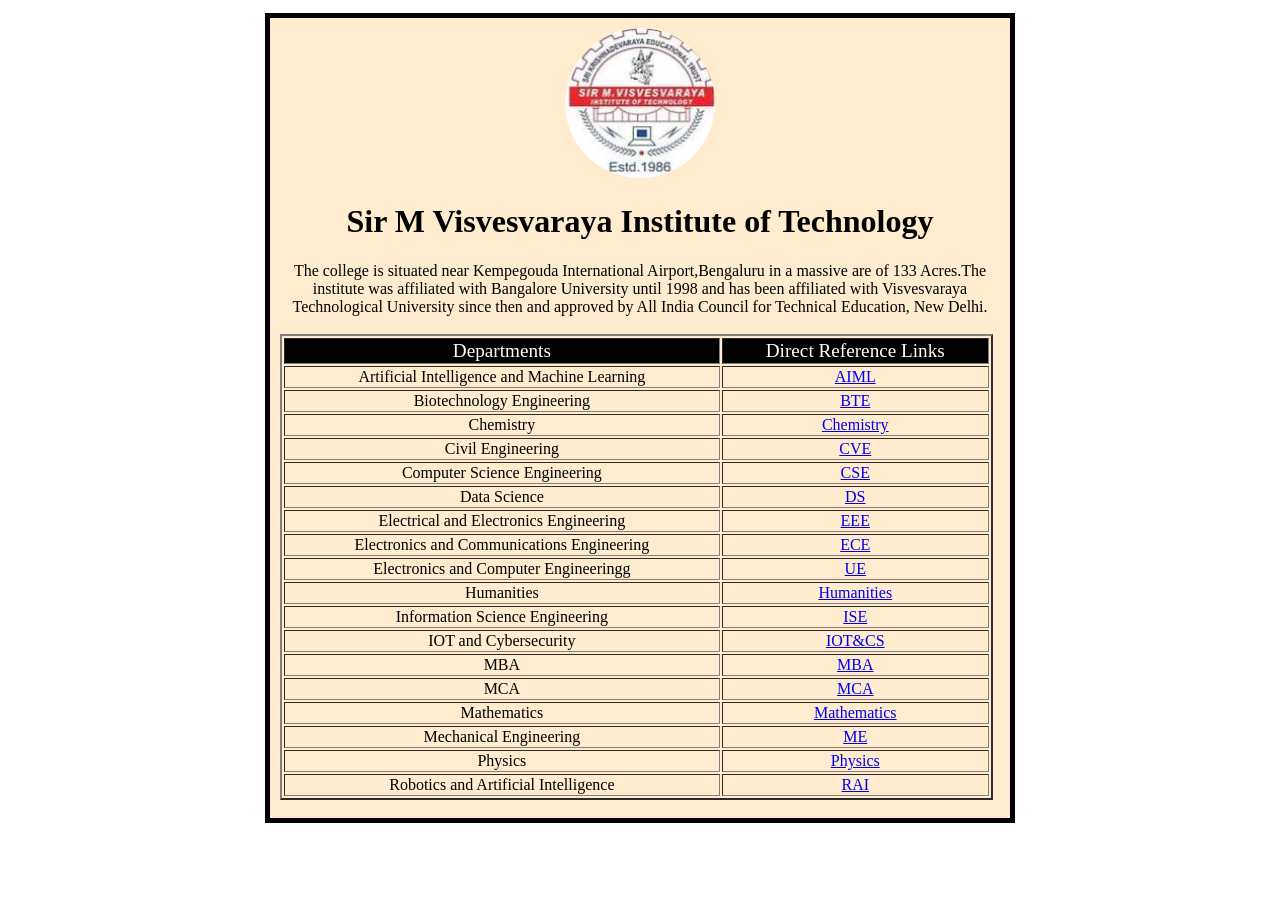
==== index.html @ eebc2e7f "Add files via upload" ====
<!DOCTYPE html>
<html lang="en">
<head>
    <meta charset="UTF-8">
    <meta name="viewport" content="width=device-width, initial-scale=1.0">
    <title>Document</title>
    <link rel="stylesheet" href="assign.css">
</head>
<body>
    <div class="card">
        <img src="[data-uri]" alt="logo">
        <h1>Sir M Visvesvaraya Institute of Technology</h1>
        <div>The college is situated near Kempegouda International Airport,Bengaluru in a massive are of 133 Acres.The institute was affiliated with Bangalore University until 1998 and has been affiliated with Visvesvaraya Technological University since then and approved by All India Council for Technical Education, New Delhi.</div><br>
        <table border="2">
        <tr>
            <th>Departments</th>
            <th>Direct Reference Links</th>
        </tr>
        <tr>
            <td>Artificial Intelligence and Machine Learning</td>
            <td><a href="https://www.sirmvit.edu/artificial-intelligence-and-machine-learning">AIML</a><br></td>
        </tr>
        <tr>
            <td>Biotechnology Engineering</td>
            <td><a href="https://www.sirmvit.edu/biotechnology">BTE</a><br></td>
        </tr>
        <tr>
            <td>Chemistry</td>
            <td><a href="https://www.sirmvit.edu/department-of-chemistry/">Chemistry</a></td>
        </tr>
        <tr>
            <td>Civil Engineering</td>
            <td><a href="https://www.sirmvit.edu/department-of-civil-engineering">CVE</a></td>
        </tr>
        <tr>
            <td>Computer Science Engineering</td>
            <td> <a href="https://www.sirmvit.edu/department-of-computer-science-engineering">CSE</a></td>
        </tr>
        <tr>
            <td>Data Science</td>
            <td><a href="https://www.sirmvit.edu/computer-science-engineering-data-science/">DS</a></td>
        </tr>
        <tr>
            <td>Electrical and Electronics Engineering</td>
            <td><a href="https://www.sirmvit.edu/department-of-electrical-electronics-engineering">EEE</a></td>
        </tr>
        <tr>
            <td>Electronics and Communications Engineering</td>
            <td><a href="https://www.sirmvit.edu/department-of-electronics-communication">ECE</a></td>
        </tr>
        <tr>
            <td>Electronics and Computer Engineeringg</td>
            <td><a href="https://www.sirmvit.edu/electronics-and-computer-engineering">UE</a></td>
        </tr>
        <tr>
            <td>Humanities</td>
            <td><a href="https://www.sirmvit.edu/department-of-humanities/">Humanities</a></a></td>
        </tr>
        <tr>
            <td>Information Science Engineering</td>
            <td><a href="https://www.sirmvit.edu/department-of-information-science-engineering/">ISE</a></a></td>
        </tr>
        <tr>
            <td>IOT and Cybersecurity</td>
            <td> <a href="https://www.sirmvit.edu/cse-iot-cybersecurity-including-blockchain-technology">IOT&CS</a></td>
        </tr>
        <tr>
            <td>MBA</td>
            <td><a href="https://www.sirmvit.edu/department-of-mba/">MBA</a></td>
        </tr>
        <tr>
            <td>MCA</td>
            <td><a href="https://www.sirmvit.edu/department-of-mca/">MCA</a></td>
        </tr>
        <tr>
            <td>Mathematics</td>
            <td><a href="https://www.sirmvit.edu/department-of-mathematics/">Mathematics</a></td>
        </tr>
        <tr>
            <td>Mechanical Engineering</td>
            <td><a href="https://www.sirmvit.edu/mechanical-engineering-new/">ME</a></td>
        </tr>
        <tr>
            <td>Physics</td>
            <td><a href="https://www.sirmvit.edu/department-of-physics/">Physics</a></td>
        </tr>
        <tr>
            <td>Robotics and Artificial Intelligence</td>
            <td> <a href="https://www.sirmvit.edu/robotics-and-artificial-intelligence/">RAI</a></td>
        </tr>

 
    </table>

    </div>
    
</body>
</html>
---- assign.css ----
.card{
    height: 780px;
    width: 720px;
    padding:10px;
    border:5px solid black;
    background-color: blanchedalmond;
    margin:5px;
    text-align: center;
    
}
img{
    border-radius:50%;
    height:150px;
    width: 150px;
    background-size: cover;

}
body{
   display:flex;
   justify-content: center;
   align-items: center;
   font-weight: 500;
}
table{
    text-align: center;
    align-items: center;
    justify-content: center;
    width:99%;
    
}
th{
    background-color: black;
    color: white;
    font-weight: 500;
    font-size: larger;
}
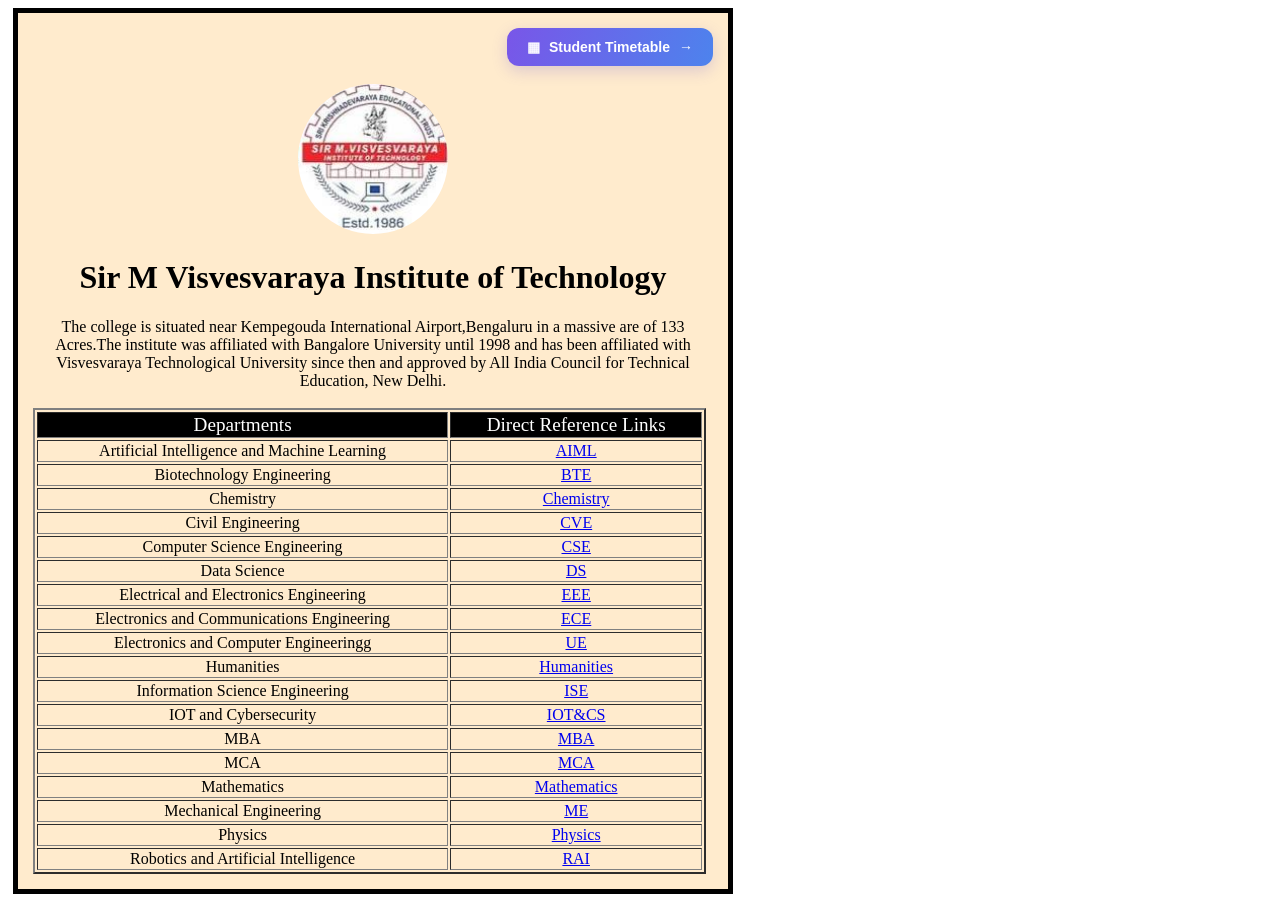
==== commit 4375212f: "Add student timetable feature" ====
--- a/index.html
+++ b/index.html
@@ -8,11 +8,15 @@
 </head>
 <body>
     <div class="card">
+        <a href="timetable.html" class="timetable-button">
+    <span>▦</span> Student Timetable <span>→</span>
+</a>
         <img src="[data-uri]" alt="logo">
         <h1>Sir M Visvesvaraya Institute of Technology</h1>
         <div>The college is situated near Kempegouda International Airport,Bengaluru in a massive are of 133 Acres.The institute was affiliated with Bangalore University until 1998 and has been affiliated with Visvesvaraya Technological University since then and approved by All India Council for Technical Education, New Delhi.</div><br>
         <table border="2">
         <tr>
+        
             <th>Departments</th>
             <th>Direct Reference Links</th>
         </tr>
--- a/assign.css
+++ b/assign.css
@@ -1,11 +1,14 @@
-.card{
-    height: 780px;
+
+.card {
+    box-sizing: border-box;
+    min-height: 780px;
     width: 720px;
-    padding:10px;
-    border:5px solid black;
+    padding: 15px;
+    border: 5px solid black;
     background-color: blanchedalmond;
-    margin:5px;
+    margin: 5px;
     text-align: center;
+
     
 }
 img{
@@ -16,10 +19,14 @@
 
 }
 body{
-   display:flex;
-   justify-content: center;
-   align-items: center;
-   font-weight: 500;
+  body {
+    display: flex;
+    justify-content: center;
+    align-items: flex-start;
+    font-weight: 500;
+    margin: 0;
+    padding: 20px;
+}
 }
 table{
     text-align: center;
@@ -33,4 +40,30 @@
     color: white;
     font-weight: 500;
     font-size: larger;
+}
+/* Student Timetable Button */
+.timetable-button {
+    display: flex;
+    align-items: center;
+    justify-content: center;
+    gap: 9px;
+    width: fit-content;
+    margin-left: auto;
+    margin-bottom: 18px;
+    padding: 11px 20px;
+    border-radius: 12px;
+    background: linear-gradient(110deg, #7956e8, #4d83ed);
+    color: white;
+    text-decoration: none;
+    font-family: Arial, sans-serif;
+    font-size: 14px;
+    font-weight: bold;
+    box-shadow: 0 5px 15px rgba(100, 80, 210, 0.22);
+    transition: transform 0.2s ease, box-shadow 0.2s ease;
+}
+
+.timetable-button:hover {
+    transform: translateY(-3px);
+    box-shadow: 0 8px 20px rgba(100, 80, 210, 0.3);
+    color: white;
 }
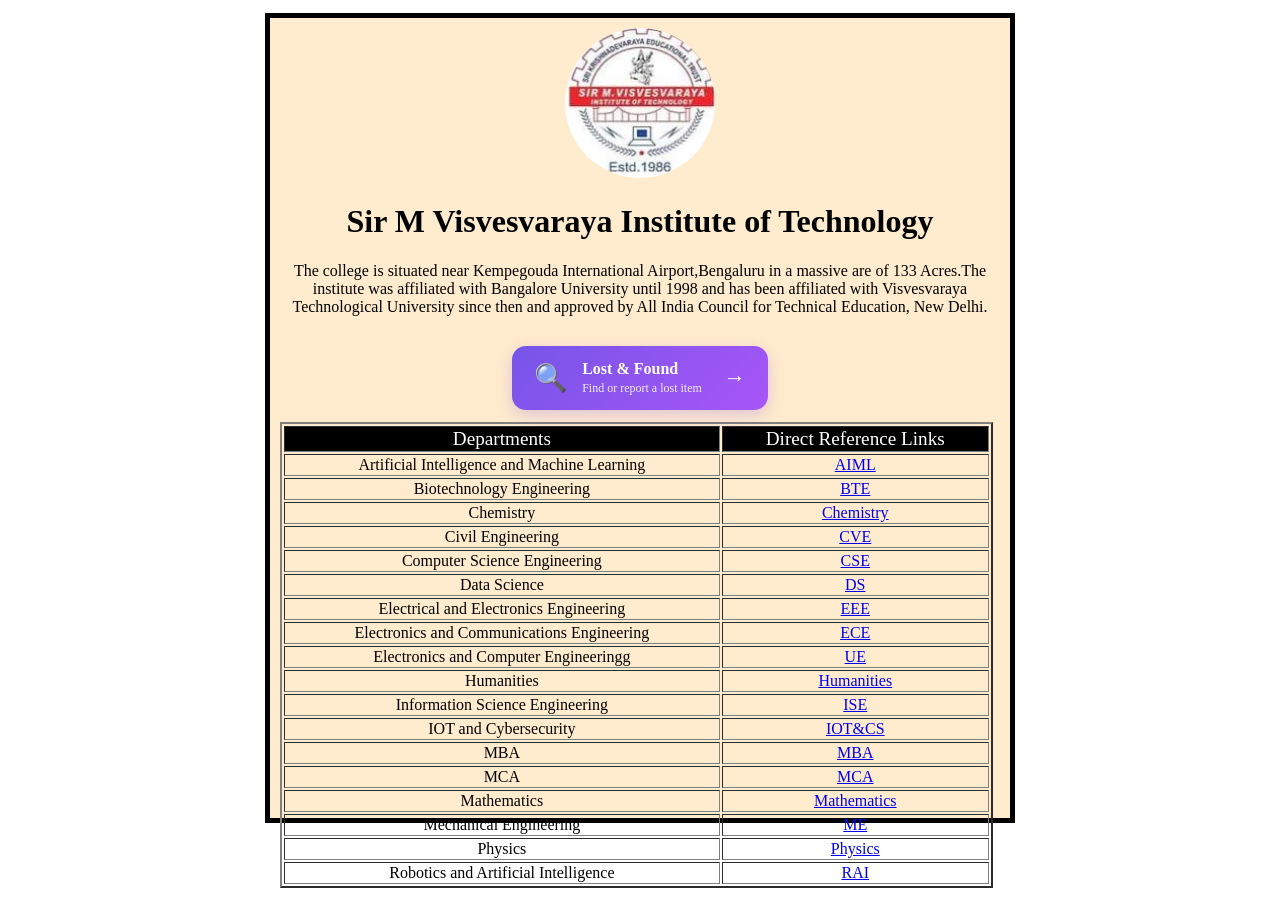
==== commit cf9dbdfc: "LOST AND FOUND PORTAL" ====
--- a/index.html
+++ b/index.html
@@ -8,15 +8,19 @@
 </head>
 <body>
     <div class="card">
-        <a href="timetable.html" class="timetable-button">
-    <span>▦</span> Student Timetable <span>→</span>
-</a>
         <img src="[data-uri]" alt="logo">
         <h1>Sir M Visvesvaraya Institute of Technology</h1>
         <div>The college is situated near Kempegouda International Airport,Bengaluru in a massive are of 133 Acres.The institute was affiliated with Bangalore University until 1998 and has been affiliated with Visvesvaraya Technological University since then and approved by All India Council for Technical Education, New Delhi.</div><br>
         <table border="2">
         <tr>
-        
+            <a href="lost-found.html" class="lost-found-btn">
+    <span class="lost-found-icon">🔍</span>
+    <span class="lost-found-text">
+        <strong>Lost & Found</strong>
+        <small>Find or report a lost item</small>
+    </span>
+    <span class="lost-found-arrow">→</span>
+</a>
             <th>Departments</th>
             <th>Direct Reference Links</th>
         </tr>
--- a/assign.css
+++ b/assign.css
@@ -1,14 +1,11 @@
-
-.card {
-    box-sizing: border-box;
-    min-height: 780px;
+.card{
+    height: 780px;
     width: 720px;
-    padding: 15px;
-    border: 5px solid black;
+    padding:10px;
+    border:5px solid black;
     background-color: blanchedalmond;
-    margin: 5px;
+    margin:5px;
     text-align: center;
-
     
 }
 img{
@@ -19,14 +16,10 @@
 
 }
 body{
-  body {
-    display: flex;
-    justify-content: center;
-    align-items: flex-start;
-    font-weight: 500;
-    margin: 0;
-    padding: 20px;
-}
+   display:flex;
+   justify-content: center;
+   align-items: center;
+   font-weight: 500;
 }
 table{
     text-align: center;
@@ -41,29 +34,46 @@
     font-weight: 500;
     font-size: larger;
 }
-/* Student Timetable Button */
-.timetable-button {
-    display: flex;
+.lost-found-btn {
+    display: inline-flex;
     align-items: center;
-    justify-content: center;
-    gap: 9px;
-    width: fit-content;
-    margin-left: auto;
-    margin-bottom: 18px;
-    padding: 11px 20px;
-    border-radius: 12px;
-    background: linear-gradient(110deg, #7956e8, #4d83ed);
+    gap: 14px;
+    padding: 14px 22px;
+    background: linear-gradient(135deg, #7655e8, #a855f7);
     color: white;
     text-decoration: none;
-    font-family: Arial, sans-serif;
-    font-size: 14px;
-    font-weight: bold;
-    box-shadow: 0 5px 15px rgba(100, 80, 210, 0.22);
-    transition: transform 0.2s ease, box-shadow 0.2s ease;
+    border-radius: 14px;
+    box-shadow: 0 5px 15px rgba(118, 85, 232, 0.25);
+    transition: all 0.3s ease;
+    margin: 12px;
 }
 
-.timetable-button:hover {
-    transform: translateY(-3px);
-    box-shadow: 0 8px 20px rgba(100, 80, 210, 0.3);
-    color: white;
+.lost-found-btn:hover {
+    transform: translateY(-4px);
+    box-shadow: 0 9px 22px rgba(118, 85, 232, 0.35);
+}
+
+.lost-found-icon {
+    font-size: 27px;
+}
+
+.lost-found-text {
+    display: flex;
+    flex-direction: column;
+    text-align: left;
+    gap: 3px;
+}
+
+.lost-found-text strong {
+    font-size: 16px;
+}
+
+.lost-found-text small {
+    font-size: 12px;
+    color: #f1eaff;
+}
+
+.lost-found-arrow {
+    font-size: 22px;
+    margin-left: 8px;
 }
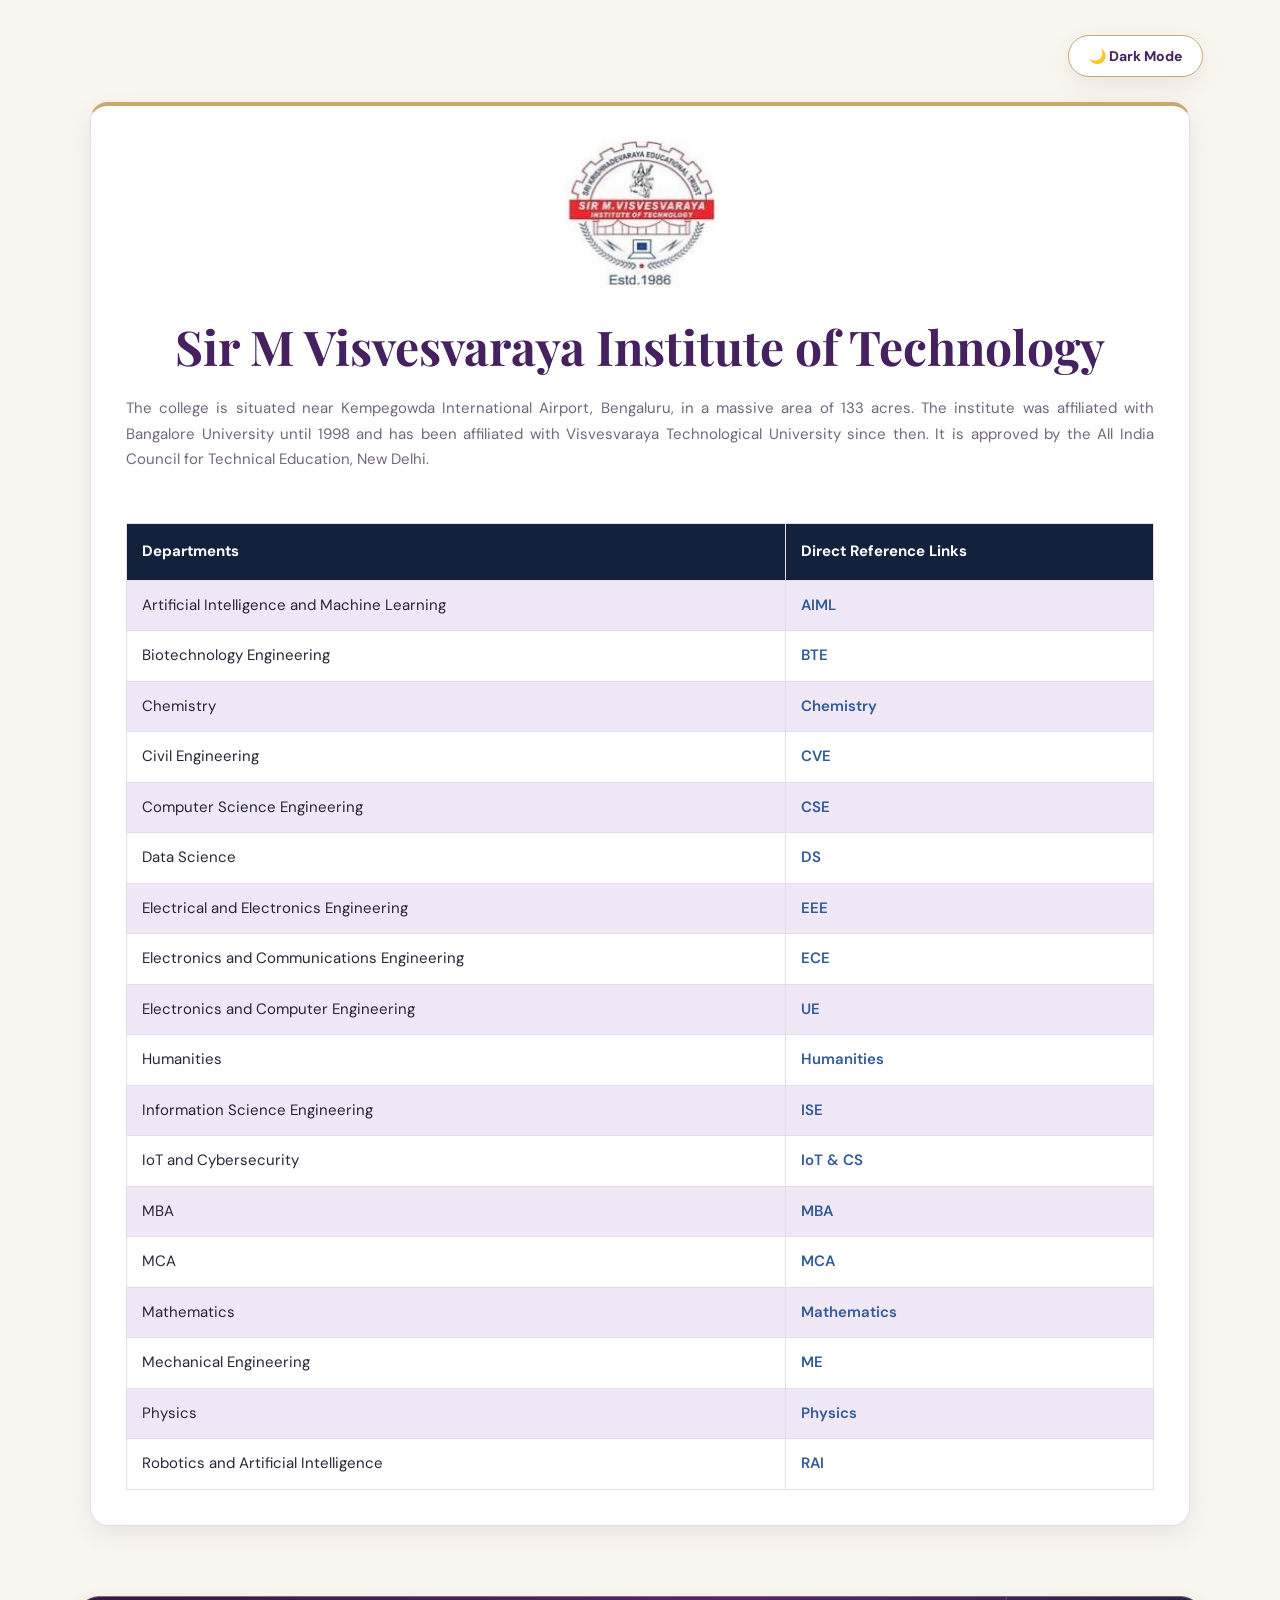
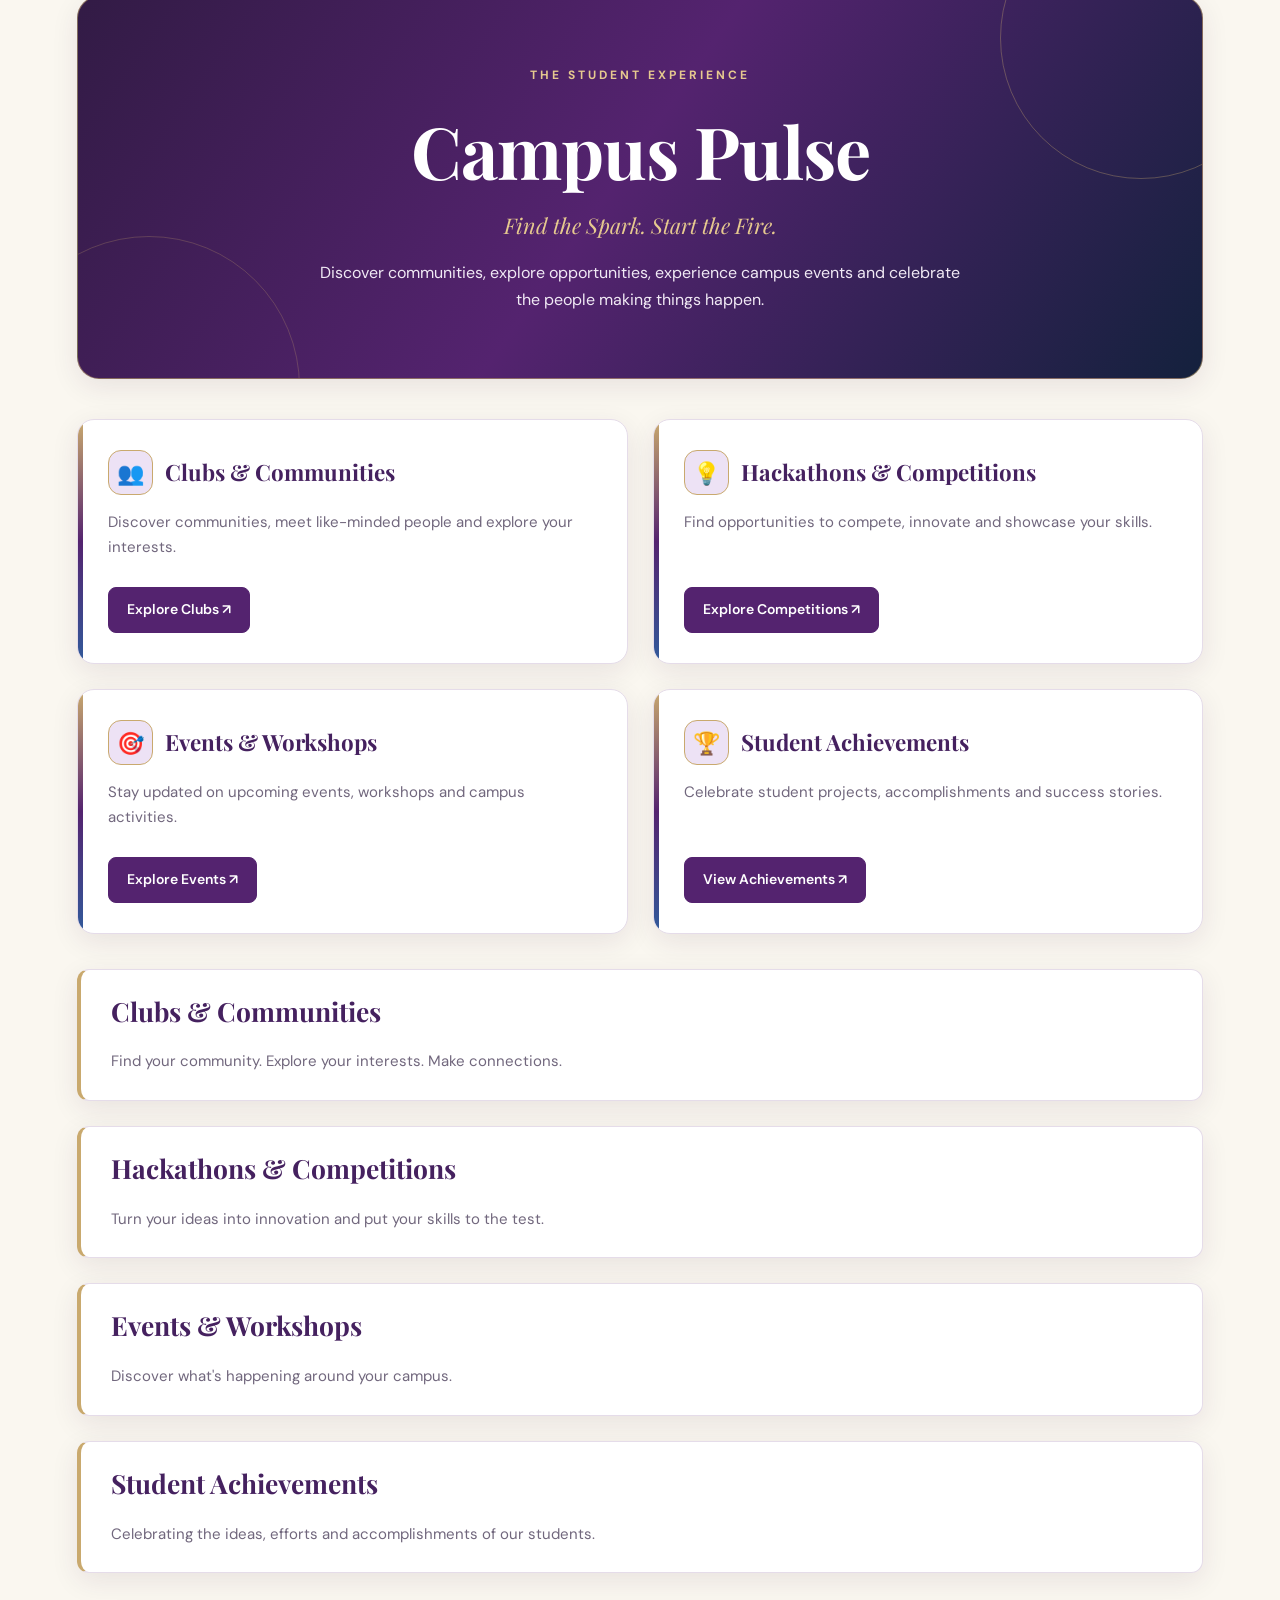
==== commit 0f0d6d4f: "Add Campus Pulse pages and theme updates" ====
--- a/index.html
+++ b/index.html
@@ -3,104 +3,252 @@
 <head>
     <meta charset="UTF-8">
     <meta name="viewport" content="width=device-width, initial-scale=1.0">
-    <title>Document</title>
+    <title>Campus Pulse | Sir MVIT</title>
     <link rel="stylesheet" href="assign.css">
 </head>
+
 <body>
+
+    <button id="theme-toggle" class="theme-toggle">
+        🌙 Dark Mode
+    </button>
+
     <div class="card">
+
+        <!-- KEEP YOUR EXISTING COMPLETE BASE64 IMAGE LINE HERE -->
         <img src="[data-uri]" alt="logo">
+
         <h1>Sir M Visvesvaraya Institute of Technology</h1>
-        <div>The college is situated near Kempegouda International Airport,Bengaluru in a massive are of 133 Acres.The institute was affiliated with Bangalore University until 1998 and has been affiliated with Visvesvaraya Technological University since then and approved by All India Council for Technical Education, New Delhi.</div><br>
+
+        <div>
+            The college is situated near Kempegowda International Airport,
+            Bengaluru, in a massive area of 133 acres. The institute was
+            affiliated with Bangalore University until 1998 and has been
+            affiliated with Visvesvaraya Technological University since then.
+            It is approved by the All India Council for Technical Education,
+            New Delhi.
+        </div>
+
+        <br>
+
         <table border="2">
-        <tr>
-            <a href="lost-found.html" class="lost-found-btn">
-    <span class="lost-found-icon">🔍</span>
-    <span class="lost-found-text">
-        <strong>Lost & Found</strong>
-        <small>Find or report a lost item</small>
-    </span>
-    <span class="lost-found-arrow">→</span>
-</a>
-            <th>Departments</th>
-            <th>Direct Reference Links</th>
-        </tr>
-        <tr>
-            <td>Artificial Intelligence and Machine Learning</td>
-            <td><a href="https://www.sirmvit.edu/artificial-intelligence-and-machine-learning">AIML</a><br></td>
-        </tr>
-        <tr>
-            <td>Biotechnology Engineering</td>
-            <td><a href="https://www.sirmvit.edu/biotechnology">BTE</a><br></td>
-        </tr>
-        <tr>
-            <td>Chemistry</td>
-            <td><a href="https://www.sirmvit.edu/department-of-chemistry/">Chemistry</a></td>
-        </tr>
-        <tr>
-            <td>Civil Engineering</td>
-            <td><a href="https://www.sirmvit.edu/department-of-civil-engineering">CVE</a></td>
-        </tr>
-        <tr>
-            <td>Computer Science Engineering</td>
-            <td> <a href="https://www.sirmvit.edu/department-of-computer-science-engineering">CSE</a></td>
-        </tr>
-        <tr>
-            <td>Data Science</td>
-            <td><a href="https://www.sirmvit.edu/computer-science-engineering-data-science/">DS</a></td>
-        </tr>
-        <tr>
-            <td>Electrical and Electronics Engineering</td>
-            <td><a href="https://www.sirmvit.edu/department-of-electrical-electronics-engineering">EEE</a></td>
-        </tr>
-        <tr>
-            <td>Electronics and Communications Engineering</td>
-            <td><a href="https://www.sirmvit.edu/department-of-electronics-communication">ECE</a></td>
-        </tr>
-        <tr>
-            <td>Electronics and Computer Engineeringg</td>
-            <td><a href="https://www.sirmvit.edu/electronics-and-computer-engineering">UE</a></td>
-        </tr>
-        <tr>
-            <td>Humanities</td>
-            <td><a href="https://www.sirmvit.edu/department-of-humanities/">Humanities</a></a></td>
-        </tr>
-        <tr>
-            <td>Information Science Engineering</td>
-            <td><a href="https://www.sirmvit.edu/department-of-information-science-engineering/">ISE</a></a></td>
-        </tr>
-        <tr>
-            <td>IOT and Cybersecurity</td>
-            <td> <a href="https://www.sirmvit.edu/cse-iot-cybersecurity-including-blockchain-technology">IOT&CS</a></td>
-        </tr>
-        <tr>
-            <td>MBA</td>
-            <td><a href="https://www.sirmvit.edu/department-of-mba/">MBA</a></td>
-        </tr>
-        <tr>
-            <td>MCA</td>
-            <td><a href="https://www.sirmvit.edu/department-of-mca/">MCA</a></td>
-        </tr>
-        <tr>
-            <td>Mathematics</td>
-            <td><a href="https://www.sirmvit.edu/department-of-mathematics/">Mathematics</a></td>
-        </tr>
-        <tr>
-            <td>Mechanical Engineering</td>
-            <td><a href="https://www.sirmvit.edu/mechanical-engineering-new/">ME</a></td>
-        </tr>
-        <tr>
-            <td>Physics</td>
-            <td><a href="https://www.sirmvit.edu/department-of-physics/">Physics</a></td>
-        </tr>
-        <tr>
-            <td>Robotics and Artificial Intelligence</td>
-            <td> <a href="https://www.sirmvit.edu/robotics-and-artificial-intelligence/">RAI</a></td>
-        </tr>
-
- 
-    </table>
+            <tr>
+                <th>Departments</th>
+                <th>Direct Reference Links</th>
+            </tr>
+
+            <tr>
+                <td>Artificial Intelligence and Machine Learning</td>
+                <td><a href="https://www.sirmvit.edu/artificial-intelligence-and-machine-learning">AIML</a></td>
+            </tr>
+
+            <tr>
+                <td>Biotechnology Engineering</td>
+                <td><a href="https://www.sirmvit.edu/biotechnology">BTE</a></td>
+            </tr>
+
+            <tr>
+                <td>Chemistry</td>
+                <td><a href="https://www.sirmvit.edu/department-of-chemistry/">Chemistry</a></td>
+            </tr>
+
+            <tr>
+                <td>Civil Engineering</td>
+                <td><a href="https://www.sirmvit.edu/department-of-civil-engineering">CVE</a></td>
+            </tr>
+
+            <tr>
+                <td>Computer Science Engineering</td>
+                <td><a href="https://www.sirmvit.edu/department-of-computer-science-engineering">CSE</a></td>
+            </tr>
+
+            <tr>
+                <td>Data Science</td>
+                <td><a href="https://www.sirmvit.edu/computer-science-engineering-data-science/">DS</a></td>
+            </tr>
+
+            <tr>
+                <td>Electrical and Electronics Engineering</td>
+                <td><a href="https://www.sirmvit.edu/department-of-electrical-electronics-engineering">EEE</a></td>
+            </tr>
+
+            <tr>
+                <td>Electronics and Communications Engineering</td>
+                <td><a href="https://www.sirmvit.edu/department-of-electronics-communication">ECE</a></td>
+            </tr>
+
+            <tr>
+                <td>Electronics and Computer Engineering</td>
+                <td><a href="https://www.sirmvit.edu/electronics-and-computer-engineering">UE</a></td>
+            </tr>
+
+            <tr>
+                <td>Humanities</td>
+                <td><a href="https://www.sirmvit.edu/department-of-humanities/">Humanities</a></td>
+            </tr>
+
+            <tr>
+                <td>Information Science Engineering</td>
+                <td><a href="https://www.sirmvit.edu/department-of-information-science-engineering/">ISE</a></td>
+            </tr>
+
+            <tr>
+                <td>IoT and Cybersecurity</td>
+                <td><a href="https://www.sirmvit.edu/cse-iot-cybersecurity-including-blockchain-technology">IoT &amp; CS</a></td>
+            </tr>
+
+            <tr>
+                <td>MBA</td>
+                <td><a href="https://www.sirmvit.edu/department-of-mba/">MBA</a></td>
+            </tr>
+
+            <tr>
+                <td>MCA</td>
+                <td><a href="https://www.sirmvit.edu/department-of-mca/">MCA</a></td>
+            </tr>
+
+            <tr>
+                <td>Mathematics</td>
+                <td><a href="https://www.sirmvit.edu/department-of-mathematics/">Mathematics</a></td>
+            </tr>
+
+            <tr>
+                <td>Mechanical Engineering</td>
+                <td><a href="https://www.sirmvit.edu/mechanical-engineering-new/">ME</a></td>
+            </tr>
+
+            <tr>
+                <td>Physics</td>
+                <td><a href="https://www.sirmvit.edu/department-of-physics/">Physics</a></td>
+            </tr>
+
+            <tr>
+                <td>Robotics and Artificial Intelligence</td>
+                <td><a href="https://www.sirmvit.edu/robotics-and-artificial-intelligence/">RAI</a></td>
+            </tr>
+        </table>
 
     </div>
-    
+
+    <!-- CAMPUS PULSE SECTION -->
+
+    <section class="campus-pulse">
+
+        <header class="pulse-header">
+
+            <span class="pulse-label">THE STUDENT EXPERIENCE</span>
+
+            <h1>Campus Pulse</h1>
+
+            <p class="pulse-tagline">Find the Spark. Start the Fire.</p>
+
+            <p class="pulse-description">
+                Discover communities, explore opportunities, experience
+                campus events and celebrate the people making things happen.
+            </p>
+
+        </header>
+
+        <div class="pulse-container">
+
+            <article class="pulse-card">
+                <h2>
+                    <span class="pulse-icon" aria-hidden="true">👥</span>
+                    Clubs &amp; Communities
+                </h2>
+
+                <p>
+                    Discover communities, meet like-minded people and
+                    explore your interests.
+                </p>
+
+                <a href="clubs.html" target="_blank" rel="noopener">
+                    Explore Clubs ↗
+                </a>
+            </article>
+
+            <article class="pulse-card">
+                <h2>
+                    <span class="pulse-icon" aria-hidden="true">💡</span>
+                    Hackathons &amp; Competitions
+                </h2>
+
+                <p>
+                    Find opportunities to compete, innovate and
+                    showcase your skills.
+                </p>
+
+                <a href="competitions.html" target="_blank" rel="noopener">
+                    Explore Competitions ↗
+                </a>
+            </article>
+
+            <article class="pulse-card">
+                <h2>
+                    <span class="pulse-icon" aria-hidden="true">🎯</span>
+                    Events &amp; Workshops
+                </h2>
+
+                <p>
+                    Stay updated on upcoming events, workshops and
+                    campus activities.
+                </p>
+
+                <a href="events.html" target="_blank" rel="noopener">
+                    Explore Events ↗
+                </a>
+            </article>
+
+            <article class="pulse-card">
+                <h2>
+                    <span class="pulse-icon" aria-hidden="true">🏆</span>
+                    Student Achievements
+                </h2>
+
+                <p>
+                    Celebrate student projects, accomplishments and
+                    success stories.
+                </p>
+
+                <a href="achievements.html" target="_blank" rel="noopener">
+                    View Achievements ↗
+                </a>
+            </article>
+
+        </div>
+
+        <div class="pulse-detail" id="clubs">
+            <h2>Clubs &amp; Communities</h2>
+            <p>
+                Find your community. Explore your interests. Make connections.
+            </p>
+        </div>
+
+        <div class="pulse-detail" id="competitions">
+            <h2>Hackathons &amp; Competitions</h2>
+            <p>
+                Turn your ideas into innovation and put your skills to the test.
+            </p>
+        </div>
+
+        <div class="pulse-detail" id="events">
+            <h2>Events &amp; Workshops</h2>
+            <p>
+                Discover what's happening around your campus.
+            </p>
+        </div>
+
+        <div class="pulse-detail" id="achievements">
+            <h2>Student Achievements</h2>
+            <p>
+                Celebrating the ideas, efforts and accomplishments
+                of our students.
+            </p>
+        </div>
+
+    </section>
+
+    <script src="script.js"></script>
+
 </body>
 </html>
--- a/assign.css
+++ b/assign.css
@@ -1,79 +1,508 @@
-.card{
-    height: 780px;
-    width: 720px;
-    padding:10px;
-    border:5px solid black;
-    background-color: blanchedalmond;
-    margin:5px;
-    text-align: center;
-    
-}
-img{
-    border-radius:50%;
-    height:150px;
-    width: 150px;
-    background-size: cover;
-
-}
-body{
-   display:flex;
-   justify-content: center;
-   align-items: center;
-   font-weight: 500;
-}
-table{
-    text-align: center;
-    align-items: center;
-    justify-content: center;
-    width:99%;
-    
-}
-th{
-    background-color: black;
-    color: white;
-    font-weight: 500;
-    font-size: larger;
-}
-.lost-found-btn {
-    display: inline-flex;
-    align-items: center;
-    gap: 14px;
-    padding: 14px 22px;
-    background: linear-gradient(135deg, #7655e8, #a855f7);
-    color: white;
-    text-decoration: none;
-    border-radius: 14px;
-    box-shadow: 0 5px 15px rgba(118, 85, 232, 0.25);
-    transition: all 0.3s ease;
-    margin: 12px;
-}
-
-.lost-found-btn:hover {
-    transform: translateY(-4px);
-    box-shadow: 0 9px 22px rgba(118, 85, 232, 0.35);
-}
-
-.lost-found-icon {
-    font-size: 27px;
-}
-
-.lost-found-text {
-    display: flex;
-    flex-direction: column;
-    text-align: left;
-    gap: 3px;
-}
-
-.lost-found-text strong {
-    font-size: 16px;
-}
-
-.lost-found-text small {
-    font-size: 12px;
-    color: #f1eaff;
-}
-
-.lost-found-arrow {
-    font-size: 22px;
-    margin-left: 8px;
+@import url('https://fonts.googleapis.com/css2?family=DM+Sans:wght@400;500;600;700&family=Playfair+Display:wght@500;600;700;800&display=swap');
+
+:root {
+    color-scheme: light;
+    --bg: #FAF7F0;
+    --surface: #FFFFFF;
+    --surface-alt: #F0E8F7;
+    --text: #292438;
+    --text-muted: #71677D;
+    --heading: #45215F;
+    --primary: #54236F;
+    --primary-dark: #321B45;
+    --primary-light: #EDE2F5;
+    --blue: #315A9B;
+    --blue-dark: #14213D;
+    --blue-light: #E7EDF7;
+    --accent: #C9A96E;
+    --accent-light: #F4EBD9;
+    --border: #E5DCE9;
+    --shadow: 0 8px 28px rgba(50, 27, 69, 0.09);
+    --shadow-hover: 0 16px 38px rgba(50, 27, 69, 0.16);
+}
+
+html[data-theme="dark"] {
+    color-scheme: dark;
+    --bg: #101827;
+    --surface: #1B2538;
+    --surface-alt: #252E45;
+    --text: #F1EDF7;
+    --text-muted: #C0B9CE;
+    --heading: #E8D8F5;
+    --primary: #B88AD5;
+    --primary-dark: #321B45;
+    --primary-light: #392B4B;
+    --blue: #8EACDF;
+    --blue-dark: #14213D;
+    --blue-light: #263A59;
+    --accent: #DFC18A;
+    --accent-light: #423B31;
+    --border: #41445B;
+    --shadow: 0 8px 28px rgba(0, 0, 0, 0.24);
+    --shadow-hover: 0 16px 38px rgba(0, 0, 0, 0.38);
+}
+
+* {
+    box-sizing: border-box;
+}
+
+html {
+    scroll-behavior: smooth;
+}
+
+body {
+    margin: 0;
+    padding: 35px 6%;
+    background: var(--bg);
+    color: var(--text);
+    font-family: 'DM Sans', sans-serif;
+    font-size: 15px;
+    line-height: 1.7;
+    transition: background 0.3s ease, color 0.3s ease;
+}
+
+h1,
+h2,
+h3,
+h4 {
+    color: var(--heading);
+    font-family: 'Playfair Display', Georgia, serif;
+    line-height: 1.25;
+}
+
+h1 {
+    font-size: clamp(2rem, 4vw, 3rem);
+}
+
+h2 {
+    font-size: 1.65rem;
+}
+
+h3 {
+    font-size: 1.25rem;
+}
+
+p {
+    color: var(--text-muted);
+}
+
+a {
+    color: var(--primary);
+    font-weight: 600;
+    text-decoration: none;
+    transition: color 0.25s ease;
+}
+
+a:hover {
+    color: var(--accent);
+}
+
+button {
+    font-family: inherit;
+}
+
+button:focus-visible,
+a:focus-visible {
+    outline: 3px solid var(--accent);
+    outline-offset: 4px;
+}
+
+img {
+    max-width: 100%;
+}
+
+.theme-toggle {
+    display: block;
+    margin: 0 0 25px auto;
+    padding: 11px 20px;
+    border: 1px solid var(--accent);
+    border-radius: 30px;
+    background: var(--surface);
+    color: var(--heading);
+    font-size: 14px;
+    font-weight: 700;
+    cursor: pointer;
+    box-shadow: var(--shadow);
+    transition: all 0.25s ease;
+}
+
+.theme-toggle:hover {
+    background: var(--primary);
+    color: #FFFFFF;
+    border-color: var(--primary);
+    transform: translateY(-2px);
+}
+
+.card {
+    max-width: 1100px;
+    margin: 0 auto 65px;
+    padding: 35px;
+    overflow: hidden;
+    background: var(--surface);
+    border: 1px solid var(--border);
+    border-top: 4px solid var(--accent);
+    border-radius: 18px;
+    box-shadow: var(--shadow);
+}
+
+.card > img {
+    display: block;
+    width: 150px;
+    height: auto;
+    max-height: 150px;
+    object-fit: contain;
+    margin: 0 auto 25px;
+    border-radius: 12px;
+}
+
+.card > h1 {
+    margin: 10px 0 20px;
+    text-align: center;
+}
+
+.card > div {
+    color: var(--text-muted);
+    text-align: justify;
+}
+
+table {
+    width: 100%;
+    margin-top: 25px;
+    border-collapse: collapse;
+    background: var(--surface);
+    border: 1px solid var(--border);
+}
+
+th {
+    padding: 15px;
+    background: var(--blue-dark);
+    color: #FFFFFF;
+    font-weight: 700;
+    text-align: left;
+}
+
+td {
+    padding: 12px 15px;
+    border: 1px solid var(--border);
+    color: var(--text);
+}
+
+tr:nth-child(even) {
+    background: var(--surface-alt);
+}
+
+tr:hover {
+    background: var(--blue-light);
+}
+
+td a {
+    color: var(--blue);
+}
+
+.campus-pulse {
+    max-width: 1200px;
+    margin: 70px auto 30px;
+}
+
+.pulse-header {
+    position: relative;
+    margin-bottom: 40px;
+    padding: 65px 30px;
+    overflow: hidden;
+    background: linear-gradient(125deg, #321B45 0%, #54236F 48%, #14213D 100%);
+    border: 1px solid rgba(201, 169, 110, 0.55);
+    border-radius: 22px;
+    box-shadow: var(--shadow);
+    text-align: center;
+}
+
+.pulse-header::before {
+    position: absolute;
+    top: -100px;
+    right: -80px;
+    width: 280px;
+    height: 280px;
+    border: 1px solid rgba(201, 169, 110, 0.35);
+    border-radius: 50%;
+    content: "";
+}
+
+.pulse-header::after {
+    position: absolute;
+    bottom: -160px;
+    left: -80px;
+    width: 300px;
+    height: 300px;
+    border: 1px solid rgba(201, 169, 110, 0.25);
+    border-radius: 50%;
+    content: "";
+}
+
+.pulse-label {
+    display: inline-block;
+    margin-bottom: 15px;
+    color: #E6C98F;
+    font-size: 12px;
+    font-weight: 700;
+    letter-spacing: 3px;
+    text-transform: uppercase;
+}
+
+.pulse-header h1 {
+    margin: 5px 0 12px;
+    color: #FFFFFF;
+    font-size: clamp(2.8rem, 6vw, 4.5rem);
+    letter-spacing: -1px;
+}
+
+.pulse-tagline {
+    margin: 0 0 15px;
+    color: #E6C98F;
+    font-family: 'Playfair Display', Georgia, serif;
+    font-size: 1.35rem;
+    font-style: italic;
+}
+
+.pulse-description {
+    max-width: 650px;
+    margin: 0 auto;
+    color: #F1EAF5;
+    font-size: 1rem;
+}
+
+.pulse-container {
+    display: grid;
+    grid-template-columns: repeat(2, minmax(0, 1fr));
+    gap: 25px;
+    margin: 35px 0;
+}
+
+.pulse-card {
+    position: relative;
+    padding: 30px;
+    overflow: hidden;
+    background: var(--surface);
+    border: 1px solid var(--border);
+    border-radius: 17px;
+    box-shadow: var(--shadow);
+    transition: transform 0.3s ease, box-shadow 0.3s ease, border-color 0.3s ease;
+}
+
+.pulse-card::before {
+    position: absolute;
+    top: 0;
+    left: 0;
+    width: 5px;
+    height: 100%;
+    background: linear-gradient(to bottom, var(--accent), var(--primary), var(--blue));
+    content: "";
+}
+
+.pulse-card:hover {
+    transform: translateY(-7px);
+    border-color: var(--accent);
+    box-shadow: var(--shadow-hover);
+}
+
+.pulse-card h2 {
+    display: flex;
+    align-items: center;
+    gap: 12px;
+    margin: 0 0 15px;
+    font-size: 1.4rem;
+}
+
+.pulse-icon {
+    display: inline-flex;
+    align-items: center;
+    justify-content: center;
+    width: 45px;
+    height: 45px;
+    flex-shrink: 0;
+    background: var(--primary-light);
+    border: 1px solid var(--accent);
+    border-radius: 13px;
+    font-size: 22px;
+}
+
+.pulse-card p {
+    min-height: 55px;
+    margin: 0 0 22px;
+    color: var(--text-muted);
+}
+
+.pulse-card a {
+    display: inline-block;
+    padding: 10px 18px;
+    background: var(--primary);
+    border: 1px solid var(--primary);
+    border-radius: 8px;
+    color: #FFFFFF;
+    font-size: 14px;
+    transition: all 0.25s ease;
+}
+
+.pulse-card a:hover {
+    background: var(--blue-dark);
+    border-color: var(--blue-dark);
+    color: #FFFFFF;
+}
+
+.pulse-detail {
+    margin: 25px 0;
+    padding: 25px 30px;
+    background: var(--surface);
+    border: 1px solid var(--border);
+    border-left: 4px solid var(--accent);
+    border-radius: 12px;
+    box-shadow: var(--shadow);
+}
+
+.pulse-detail h2 {
+    margin-top: 0;
+}
+
+.pulse-detail p {
+    margin-bottom: 0;
+}
+
+section {
+    scroll-margin-top: 25px;
+}
+
+header:not(.pulse-header) {
+    color: var(--heading);
+}
+
+main {
+    max-width: 1200px;
+    margin: 0 auto;
+}
+
+main section,
+.content-section {
+    margin: 25px 0;
+    padding: 25px;
+    background: var(--surface);
+    border: 1px solid var(--border);
+    border-radius: 15px;
+    box-shadow: var(--shadow);
+}
+
+article:not(.pulse-card) {
+    margin-bottom: 20px;
+    padding: 22px;
+    background: var(--surface);
+    border: 1px solid var(--border);
+    border-radius: 13px;
+    box-shadow: var(--shadow);
+}
+
+article:not(.pulse-card) h2,
+article:not(.pulse-card) h3 {
+    margin-top: 0;
+}
+
+ul,
+ol {
+    padding-left: 25px;
+    color: var(--text-muted);
+}
+
+li {
+    margin-bottom: 8px;
+}
+
+hr {
+    height: 1px;
+    margin: 25px 0;
+    background: var(--border);
+    border: 0;
+}
+
+footer {
+    margin-top: 50px;
+    padding: 25px;
+    background: var(--surface-alt);
+    border-top: 1px solid var(--accent);
+    color: var(--text-muted);
+    text-align: center;
+}
+
+@media (max-width: 768px) {
+    body {
+        padding: 20px 4%;
+    }
+
+    .card {
+        padding: 20px;
+        margin-bottom: 40px;
+    }
+
+    .card > img {
+        width: 110px;
+    }
+
+    .pulse-header {
+        padding: 45px 20px;
+    }
+
+    .pulse-container {
+        grid-template-columns: 1fr;
+        gap: 18px;
+    }
+
+    .pulse-card {
+        padding: 25px;
+    }
+
+    .pulse-detail {
+        padding: 20px;
+    }
+
+    table {
+        font-size: 13px;
+    }
+
+    th,
+    td {
+        padding: 9px;
+    }
+}
+
+@media (max-width: 480px) {
+    body {
+        padding: 15px 3%;
+    }
+
+    .card {
+        padding: 15px;
+    }
+
+    .pulse-header {
+        padding: 40px 15px;
+    }
+
+    .pulse-card h2 {
+        font-size: 1.2rem;
+    }
+
+    table {
+        font-size: 11px;
+    }
+
+    th,
+    td {
+        padding: 7px;
+    }
+}
+
+@media (prefers-reduced-motion: reduce) {
+    *,
+    *::before,
+    *::after {
+        scroll-behavior: auto !important;
+        transition-duration: 0.01ms !important;
+        animation-duration: 0.01ms !important;
+    }
 }
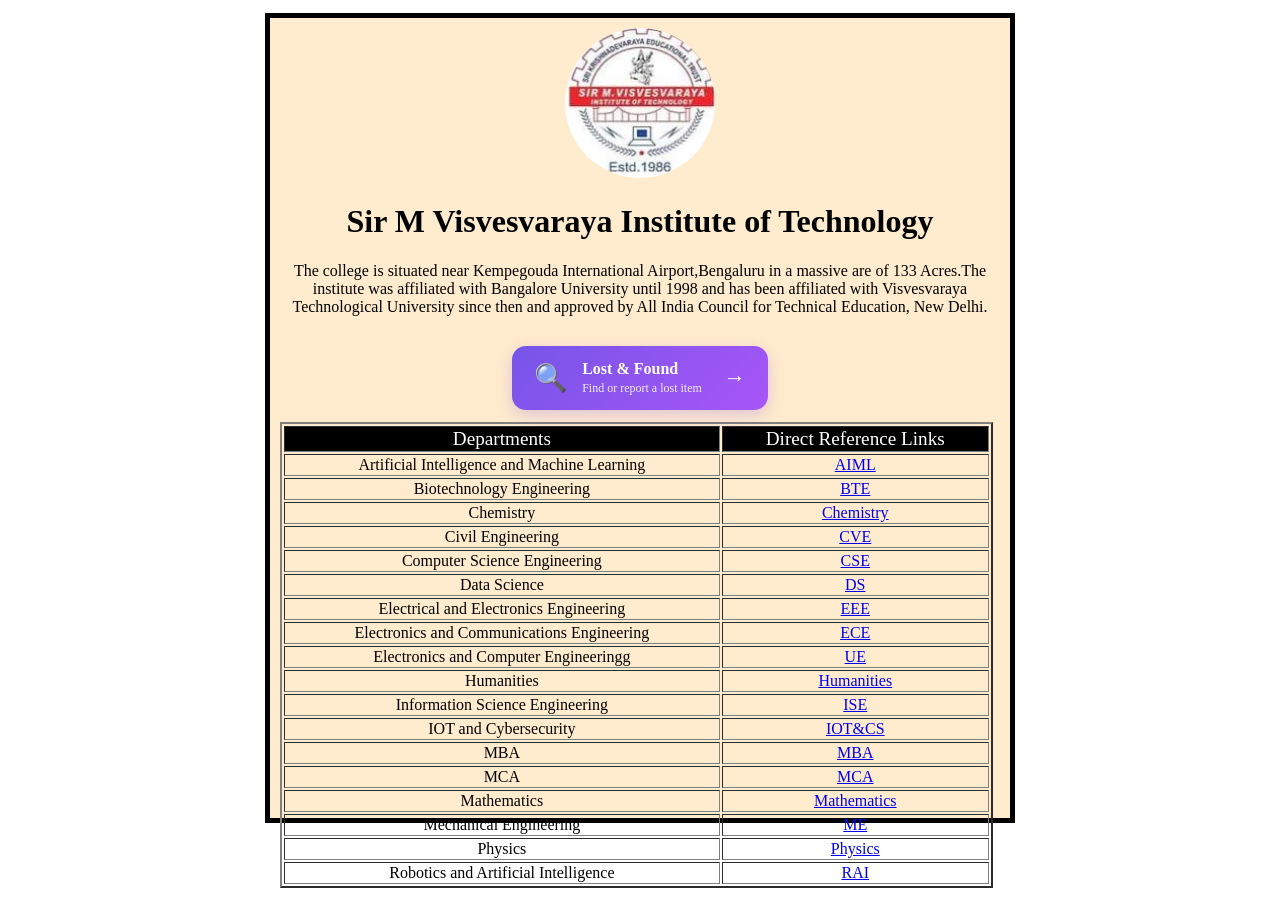
==== commit 32b296db: "Merge pull request #2 from bspragati123-design/feature/lost-and-found Add Frontend-Only Lost and Fou" ====
--- a/index.html
+++ b/index.html
@@ -3,252 +3,104 @@
 <head>
     <meta charset="UTF-8">
     <meta name="viewport" content="width=device-width, initial-scale=1.0">
-    <title>Campus Pulse | Sir MVIT</title>
+    <title>Document</title>
     <link rel="stylesheet" href="assign.css">
 </head>
+<body>
+    <div class="card">
+        <img src="[data-uri]" alt="logo">
+        <h1>Sir M Visvesvaraya Institute of Technology</h1>
+        <div>The college is situated near Kempegouda International Airport,Bengaluru in a massive are of 133 Acres.The institute was affiliated with Bangalore University until 1998 and has been affiliated with Visvesvaraya Technological University since then and approved by All India Council for Technical Education, New Delhi.</div><br>
+        <table border="2">
+        <tr>
+            <a href="lost-found.html" class="lost-found-btn">
+    <span class="lost-found-icon">🔍</span>
+    <span class="lost-found-text">
+        <strong>Lost & Found</strong>
+        <small>Find or report a lost item</small>
+    </span>
+    <span class="lost-found-arrow">→</span>
+</a>
+            <th>Departments</th>
+            <th>Direct Reference Links</th>
+        </tr>
+        <tr>
+            <td>Artificial Intelligence and Machine Learning</td>
+            <td><a href="https://www.sirmvit.edu/artificial-intelligence-and-machine-learning">AIML</a><br></td>
+        </tr>
+        <tr>
+            <td>Biotechnology Engineering</td>
+            <td><a href="https://www.sirmvit.edu/biotechnology">BTE</a><br></td>
+        </tr>
+        <tr>
+            <td>Chemistry</td>
+            <td><a href="https://www.sirmvit.edu/department-of-chemistry/">Chemistry</a></td>
+        </tr>
+        <tr>
+            <td>Civil Engineering</td>
+            <td><a href="https://www.sirmvit.edu/department-of-civil-engineering">CVE</a></td>
+        </tr>
+        <tr>
+            <td>Computer Science Engineering</td>
+            <td> <a href="https://www.sirmvit.edu/department-of-computer-science-engineering">CSE</a></td>
+        </tr>
+        <tr>
+            <td>Data Science</td>
+            <td><a href="https://www.sirmvit.edu/computer-science-engineering-data-science/">DS</a></td>
+        </tr>
+        <tr>
+            <td>Electrical and Electronics Engineering</td>
+            <td><a href="https://www.sirmvit.edu/department-of-electrical-electronics-engineering">EEE</a></td>
+        </tr>
+        <tr>
+            <td>Electronics and Communications Engineering</td>
+            <td><a href="https://www.sirmvit.edu/department-of-electronics-communication">ECE</a></td>
+        </tr>
+        <tr>
+            <td>Electronics and Computer Engineeringg</td>
+            <td><a href="https://www.sirmvit.edu/electronics-and-computer-engineering">UE</a></td>
+        </tr>
+        <tr>
+            <td>Humanities</td>
+            <td><a href="https://www.sirmvit.edu/department-of-humanities/">Humanities</a></a></td>
+        </tr>
+        <tr>
+            <td>Information Science Engineering</td>
+            <td><a href="https://www.sirmvit.edu/department-of-information-science-engineering/">ISE</a></a></td>
+        </tr>
+        <tr>
+            <td>IOT and Cybersecurity</td>
+            <td> <a href="https://www.sirmvit.edu/cse-iot-cybersecurity-including-blockchain-technology">IOT&CS</a></td>
+        </tr>
+        <tr>
+            <td>MBA</td>
+            <td><a href="https://www.sirmvit.edu/department-of-mba/">MBA</a></td>
+        </tr>
+        <tr>
+            <td>MCA</td>
+            <td><a href="https://www.sirmvit.edu/department-of-mca/">MCA</a></td>
+        </tr>
+        <tr>
+            <td>Mathematics</td>
+            <td><a href="https://www.sirmvit.edu/department-of-mathematics/">Mathematics</a></td>
+        </tr>
+        <tr>
+            <td>Mechanical Engineering</td>
+            <td><a href="https://www.sirmvit.edu/mechanical-engineering-new/">ME</a></td>
+        </tr>
+        <tr>
+            <td>Physics</td>
+            <td><a href="https://www.sirmvit.edu/department-of-physics/">Physics</a></td>
+        </tr>
+        <tr>
+            <td>Robotics and Artificial Intelligence</td>
+            <td> <a href="https://www.sirmvit.edu/robotics-and-artificial-intelligence/">RAI</a></td>
+        </tr>
 
-<body>
-
-    <button id="theme-toggle" class="theme-toggle">
-        🌙 Dark Mode
-    </button>
-
-    <div class="card">
-
-        <!-- KEEP YOUR EXISTING COMPLETE BASE64 IMAGE LINE HERE -->
-        <img src="[data-uri]" alt="logo">
-
-        <h1>Sir M Visvesvaraya Institute of Technology</h1>
-
-        <div>
-            The college is situated near Kempegowda International Airport,
-            Bengaluru, in a massive area of 133 acres. The institute was
-            affiliated with Bangalore University until 1998 and has been
-            affiliated with Visvesvaraya Technological University since then.
-            It is approved by the All India Council for Technical Education,
-            New Delhi.
-        </div>
-
-        <br>
-
-        <table border="2">
-            <tr>
-                <th>Departments</th>
-                <th>Direct Reference Links</th>
-            </tr>
-
-            <tr>
-                <td>Artificial Intelligence and Machine Learning</td>
-                <td><a href="https://www.sirmvit.edu/artificial-intelligence-and-machine-learning">AIML</a></td>
-            </tr>
-
-            <tr>
-                <td>Biotechnology Engineering</td>
-                <td><a href="https://www.sirmvit.edu/biotechnology">BTE</a></td>
-            </tr>
-
-            <tr>
-                <td>Chemistry</td>
-                <td><a href="https://www.sirmvit.edu/department-of-chemistry/">Chemistry</a></td>
-            </tr>
-
-            <tr>
-                <td>Civil Engineering</td>
-                <td><a href="https://www.sirmvit.edu/department-of-civil-engineering">CVE</a></td>
-            </tr>
-
-            <tr>
-                <td>Computer Science Engineering</td>
-                <td><a href="https://www.sirmvit.edu/department-of-computer-science-engineering">CSE</a></td>
-            </tr>
-
-            <tr>
-                <td>Data Science</td>
-                <td><a href="https://www.sirmvit.edu/computer-science-engineering-data-science/">DS</a></td>
-            </tr>
-
-            <tr>
-                <td>Electrical and Electronics Engineering</td>
-                <td><a href="https://www.sirmvit.edu/department-of-electrical-electronics-engineering">EEE</a></td>
-            </tr>
-
-            <tr>
-                <td>Electronics and Communications Engineering</td>
-                <td><a href="https://www.sirmvit.edu/department-of-electronics-communication">ECE</a></td>
-            </tr>
-
-            <tr>
-                <td>Electronics and Computer Engineering</td>
-                <td><a href="https://www.sirmvit.edu/electronics-and-computer-engineering">UE</a></td>
-            </tr>
-
-            <tr>
-                <td>Humanities</td>
-                <td><a href="https://www.sirmvit.edu/department-of-humanities/">Humanities</a></td>
-            </tr>
-
-            <tr>
-                <td>Information Science Engineering</td>
-                <td><a href="https://www.sirmvit.edu/department-of-information-science-engineering/">ISE</a></td>
-            </tr>
-
-            <tr>
-                <td>IoT and Cybersecurity</td>
-                <td><a href="https://www.sirmvit.edu/cse-iot-cybersecurity-including-blockchain-technology">IoT &amp; CS</a></td>
-            </tr>
-
-            <tr>
-                <td>MBA</td>
-                <td><a href="https://www.sirmvit.edu/department-of-mba/">MBA</a></td>
-            </tr>
-
-            <tr>
-                <td>MCA</td>
-                <td><a href="https://www.sirmvit.edu/department-of-mca/">MCA</a></td>
-            </tr>
-
-            <tr>
-                <td>Mathematics</td>
-                <td><a href="https://www.sirmvit.edu/department-of-mathematics/">Mathematics</a></td>
-            </tr>
-
-            <tr>
-                <td>Mechanical Engineering</td>
-                <td><a href="https://www.sirmvit.edu/mechanical-engineering-new/">ME</a></td>
-            </tr>
-
-            <tr>
-                <td>Physics</td>
-                <td><a href="https://www.sirmvit.edu/department-of-physics/">Physics</a></td>
-            </tr>
-
-            <tr>
-                <td>Robotics and Artificial Intelligence</td>
-                <td><a href="https://www.sirmvit.edu/robotics-and-artificial-intelligence/">RAI</a></td>
-            </tr>
-        </table>
+ 
+    </table>
 
     </div>
-
-    <!-- CAMPUS PULSE SECTION -->
-
-    <section class="campus-pulse">
-
-        <header class="pulse-header">
-
-            <span class="pulse-label">THE STUDENT EXPERIENCE</span>
-
-            <h1>Campus Pulse</h1>
-
-            <p class="pulse-tagline">Find the Spark. Start the Fire.</p>
-
-            <p class="pulse-description">
-                Discover communities, explore opportunities, experience
-                campus events and celebrate the people making things happen.
-            </p>
-
-        </header>
-
-        <div class="pulse-container">
-
-            <article class="pulse-card">
-                <h2>
-                    <span class="pulse-icon" aria-hidden="true">👥</span>
-                    Clubs &amp; Communities
-                </h2>
-
-                <p>
-                    Discover communities, meet like-minded people and
-                    explore your interests.
-                </p>
-
-                <a href="clubs.html" target="_blank" rel="noopener">
-                    Explore Clubs ↗
-                </a>
-            </article>
-
-            <article class="pulse-card">
-                <h2>
-                    <span class="pulse-icon" aria-hidden="true">💡</span>
-                    Hackathons &amp; Competitions
-                </h2>
-
-                <p>
-                    Find opportunities to compete, innovate and
-                    showcase your skills.
-                </p>
-
-                <a href="competitions.html" target="_blank" rel="noopener">
-                    Explore Competitions ↗
-                </a>
-            </article>
-
-            <article class="pulse-card">
-                <h2>
-                    <span class="pulse-icon" aria-hidden="true">🎯</span>
-                    Events &amp; Workshops
-                </h2>
-
-                <p>
-                    Stay updated on upcoming events, workshops and
-                    campus activities.
-                </p>
-
-                <a href="events.html" target="_blank" rel="noopener">
-                    Explore Events ↗
-                </a>
-            </article>
-
-            <article class="pulse-card">
-                <h2>
-                    <span class="pulse-icon" aria-hidden="true">🏆</span>
-                    Student Achievements
-                </h2>
-
-                <p>
-                    Celebrate student projects, accomplishments and
-                    success stories.
-                </p>
-
-                <a href="achievements.html" target="_blank" rel="noopener">
-                    View Achievements ↗
-                </a>
-            </article>
-
-        </div>
-
-        <div class="pulse-detail" id="clubs">
-            <h2>Clubs &amp; Communities</h2>
-            <p>
-                Find your community. Explore your interests. Make connections.
-            </p>
-        </div>
-
-        <div class="pulse-detail" id="competitions">
-            <h2>Hackathons &amp; Competitions</h2>
-            <p>
-                Turn your ideas into innovation and put your skills to the test.
-            </p>
-        </div>
-
-        <div class="pulse-detail" id="events">
-            <h2>Events &amp; Workshops</h2>
-            <p>
-                Discover what's happening around your campus.
-            </p>
-        </div>
-
-        <div class="pulse-detail" id="achievements">
-            <h2>Student Achievements</h2>
-            <p>
-                Celebrating the ideas, efforts and accomplishments
-                of our students.
-            </p>
-        </div>
-
-    </section>
-
-    <script src="script.js"></script>
-
+    
 </body>
 </html>
--- a/assign.css
+++ b/assign.css
@@ -1,508 +1,79 @@
-@import url('https://fonts.googleapis.com/css2?family=DM+Sans:wght@400;500;600;700&family=Playfair+Display:wght@500;600;700;800&display=swap');
-
-:root {
-    color-scheme: light;
-    --bg: #FAF7F0;
-    --surface: #FFFFFF;
-    --surface-alt: #F0E8F7;
-    --text: #292438;
-    --text-muted: #71677D;
-    --heading: #45215F;
-    --primary: #54236F;
-    --primary-dark: #321B45;
-    --primary-light: #EDE2F5;
-    --blue: #315A9B;
-    --blue-dark: #14213D;
-    --blue-light: #E7EDF7;
-    --accent: #C9A96E;
-    --accent-light: #F4EBD9;
-    --border: #E5DCE9;
-    --shadow: 0 8px 28px rgba(50, 27, 69, 0.09);
-    --shadow-hover: 0 16px 38px rgba(50, 27, 69, 0.16);
-}
-
-html[data-theme="dark"] {
-    color-scheme: dark;
-    --bg: #101827;
-    --surface: #1B2538;
-    --surface-alt: #252E45;
-    --text: #F1EDF7;
-    --text-muted: #C0B9CE;
-    --heading: #E8D8F5;
-    --primary: #B88AD5;
-    --primary-dark: #321B45;
-    --primary-light: #392B4B;
-    --blue: #8EACDF;
-    --blue-dark: #14213D;
-    --blue-light: #263A59;
-    --accent: #DFC18A;
-    --accent-light: #423B31;
-    --border: #41445B;
-    --shadow: 0 8px 28px rgba(0, 0, 0, 0.24);
-    --shadow-hover: 0 16px 38px rgba(0, 0, 0, 0.38);
-}
-
-* {
-    box-sizing: border-box;
-}
-
-html {
-    scroll-behavior: smooth;
-}
-
-body {
-    margin: 0;
-    padding: 35px 6%;
-    background: var(--bg);
-    color: var(--text);
-    font-family: 'DM Sans', sans-serif;
-    font-size: 15px;
-    line-height: 1.7;
-    transition: background 0.3s ease, color 0.3s ease;
-}
-
-h1,
-h2,
-h3,
-h4 {
-    color: var(--heading);
-    font-family: 'Playfair Display', Georgia, serif;
-    line-height: 1.25;
-}
-
-h1 {
-    font-size: clamp(2rem, 4vw, 3rem);
-}
-
-h2 {
-    font-size: 1.65rem;
-}
-
-h3 {
-    font-size: 1.25rem;
-}
-
-p {
-    color: var(--text-muted);
-}
-
-a {
-    color: var(--primary);
-    font-weight: 600;
-    text-decoration: none;
-    transition: color 0.25s ease;
-}
-
-a:hover {
-    color: var(--accent);
-}
-
-button {
-    font-family: inherit;
-}
-
-button:focus-visible,
-a:focus-visible {
-    outline: 3px solid var(--accent);
-    outline-offset: 4px;
-}
-
-img {
-    max-width: 100%;
-}
-
-.theme-toggle {
-    display: block;
-    margin: 0 0 25px auto;
-    padding: 11px 20px;
-    border: 1px solid var(--accent);
-    border-radius: 30px;
-    background: var(--surface);
-    color: var(--heading);
-    font-size: 14px;
-    font-weight: 700;
-    cursor: pointer;
-    box-shadow: var(--shadow);
-    transition: all 0.25s ease;
-}
-
-.theme-toggle:hover {
-    background: var(--primary);
-    color: #FFFFFF;
-    border-color: var(--primary);
-    transform: translateY(-2px);
-}
-
-.card {
-    max-width: 1100px;
-    margin: 0 auto 65px;
-    padding: 35px;
-    overflow: hidden;
-    background: var(--surface);
-    border: 1px solid var(--border);
-    border-top: 4px solid var(--accent);
-    border-radius: 18px;
-    box-shadow: var(--shadow);
-}
-
-.card > img {
-    display: block;
-    width: 150px;
-    height: auto;
-    max-height: 150px;
-    object-fit: contain;
-    margin: 0 auto 25px;
-    border-radius: 12px;
-}
-
-.card > h1 {
-    margin: 10px 0 20px;
-    text-align: center;
-}
-
-.card > div {
-    color: var(--text-muted);
-    text-align: justify;
-}
-
-table {
-    width: 100%;
-    margin-top: 25px;
-    border-collapse: collapse;
-    background: var(--surface);
-    border: 1px solid var(--border);
-}
-
-th {
-    padding: 15px;
-    background: var(--blue-dark);
-    color: #FFFFFF;
-    font-weight: 700;
-    text-align: left;
-}
-
-td {
-    padding: 12px 15px;
-    border: 1px solid var(--border);
-    color: var(--text);
-}
-
-tr:nth-child(even) {
-    background: var(--surface-alt);
-}
-
-tr:hover {
-    background: var(--blue-light);
-}
-
-td a {
-    color: var(--blue);
-}
-
-.campus-pulse {
-    max-width: 1200px;
-    margin: 70px auto 30px;
-}
-
-.pulse-header {
-    position: relative;
-    margin-bottom: 40px;
-    padding: 65px 30px;
-    overflow: hidden;
-    background: linear-gradient(125deg, #321B45 0%, #54236F 48%, #14213D 100%);
-    border: 1px solid rgba(201, 169, 110, 0.55);
-    border-radius: 22px;
-    box-shadow: var(--shadow);
-    text-align: center;
-}
-
-.pulse-header::before {
-    position: absolute;
-    top: -100px;
-    right: -80px;
-    width: 280px;
-    height: 280px;
-    border: 1px solid rgba(201, 169, 110, 0.35);
-    border-radius: 50%;
-    content: "";
-}
-
-.pulse-header::after {
-    position: absolute;
-    bottom: -160px;
-    left: -80px;
-    width: 300px;
-    height: 300px;
-    border: 1px solid rgba(201, 169, 110, 0.25);
-    border-radius: 50%;
-    content: "";
-}
-
-.pulse-label {
-    display: inline-block;
-    margin-bottom: 15px;
-    color: #E6C98F;
-    font-size: 12px;
-    font-weight: 700;
-    letter-spacing: 3px;
-    text-transform: uppercase;
-}
-
-.pulse-header h1 {
-    margin: 5px 0 12px;
-    color: #FFFFFF;
-    font-size: clamp(2.8rem, 6vw, 4.5rem);
-    letter-spacing: -1px;
-}
-
-.pulse-tagline {
-    margin: 0 0 15px;
-    color: #E6C98F;
-    font-family: 'Playfair Display', Georgia, serif;
-    font-size: 1.35rem;
-    font-style: italic;
-}
-
-.pulse-description {
-    max-width: 650px;
-    margin: 0 auto;
-    color: #F1EAF5;
-    font-size: 1rem;
-}
-
-.pulse-container {
-    display: grid;
-    grid-template-columns: repeat(2, minmax(0, 1fr));
-    gap: 25px;
-    margin: 35px 0;
-}
-
-.pulse-card {
-    position: relative;
-    padding: 30px;
-    overflow: hidden;
-    background: var(--surface);
-    border: 1px solid var(--border);
-    border-radius: 17px;
-    box-shadow: var(--shadow);
-    transition: transform 0.3s ease, box-shadow 0.3s ease, border-color 0.3s ease;
-}
-
-.pulse-card::before {
-    position: absolute;
-    top: 0;
-    left: 0;
-    width: 5px;
-    height: 100%;
-    background: linear-gradient(to bottom, var(--accent), var(--primary), var(--blue));
-    content: "";
-}
-
-.pulse-card:hover {
-    transform: translateY(-7px);
-    border-color: var(--accent);
-    box-shadow: var(--shadow-hover);
-}
-
-.pulse-card h2 {
-    display: flex;
-    align-items: center;
-    gap: 12px;
-    margin: 0 0 15px;
-    font-size: 1.4rem;
-}
-
-.pulse-icon {
-    display: inline-flex;
-    align-items: center;
-    justify-content: center;
-    width: 45px;
-    height: 45px;
-    flex-shrink: 0;
-    background: var(--primary-light);
-    border: 1px solid var(--accent);
-    border-radius: 13px;
-    font-size: 22px;
-}
-
-.pulse-card p {
-    min-height: 55px;
-    margin: 0 0 22px;
-    color: var(--text-muted);
-}
-
-.pulse-card a {
-    display: inline-block;
-    padding: 10px 18px;
-    background: var(--primary);
-    border: 1px solid var(--primary);
-    border-radius: 8px;
-    color: #FFFFFF;
-    font-size: 14px;
-    transition: all 0.25s ease;
-}
-
-.pulse-card a:hover {
-    background: var(--blue-dark);
-    border-color: var(--blue-dark);
-    color: #FFFFFF;
-}
-
-.pulse-detail {
-    margin: 25px 0;
-    padding: 25px 30px;
-    background: var(--surface);
-    border: 1px solid var(--border);
-    border-left: 4px solid var(--accent);
-    border-radius: 12px;
-    box-shadow: var(--shadow);
-}
-
-.pulse-detail h2 {
-    margin-top: 0;
-}
-
-.pulse-detail p {
-    margin-bottom: 0;
-}
-
-section {
-    scroll-margin-top: 25px;
-}
-
-header:not(.pulse-header) {
-    color: var(--heading);
-}
-
-main {
-    max-width: 1200px;
-    margin: 0 auto;
-}
-
-main section,
-.content-section {
-    margin: 25px 0;
-    padding: 25px;
-    background: var(--surface);
-    border: 1px solid var(--border);
-    border-radius: 15px;
-    box-shadow: var(--shadow);
-}
-
-article:not(.pulse-card) {
-    margin-bottom: 20px;
-    padding: 22px;
-    background: var(--surface);
-    border: 1px solid var(--border);
-    border-radius: 13px;
-    box-shadow: var(--shadow);
-}
-
-article:not(.pulse-card) h2,
-article:not(.pulse-card) h3 {
-    margin-top: 0;
-}
-
-ul,
-ol {
-    padding-left: 25px;
-    color: var(--text-muted);
-}
-
-li {
-    margin-bottom: 8px;
-}
-
-hr {
-    height: 1px;
-    margin: 25px 0;
-    background: var(--border);
-    border: 0;
-}
-
-footer {
-    margin-top: 50px;
-    padding: 25px;
-    background: var(--surface-alt);
-    border-top: 1px solid var(--accent);
-    color: var(--text-muted);
-    text-align: center;
-}
-
-@media (max-width: 768px) {
-    body {
-        padding: 20px 4%;
-    }
-
-    .card {
-        padding: 20px;
-        margin-bottom: 40px;
-    }
-
-    .card > img {
-        width: 110px;
-    }
-
-    .pulse-header {
-        padding: 45px 20px;
-    }
-
-    .pulse-container {
-        grid-template-columns: 1fr;
-        gap: 18px;
-    }
-
-    .pulse-card {
-        padding: 25px;
-    }
-
-    .pulse-detail {
-        padding: 20px;
-    }
-
-    table {
-        font-size: 13px;
-    }
-
-    th,
-    td {
-        padding: 9px;
-    }
-}
-
-@media (max-width: 480px) {
-    body {
-        padding: 15px 3%;
-    }
-
-    .card {
-        padding: 15px;
-    }
-
-    .pulse-header {
-        padding: 40px 15px;
-    }
-
-    .pulse-card h2 {
-        font-size: 1.2rem;
-    }
-
-    table {
-        font-size: 11px;
-    }
-
-    th,
-    td {
-        padding: 7px;
-    }
-}
-
-@media (prefers-reduced-motion: reduce) {
-    *,
-    *::before,
-    *::after {
-        scroll-behavior: auto !important;
-        transition-duration: 0.01ms !important;
-        animation-duration: 0.01ms !important;
-    }
+.card{
+    height: 780px;
+    width: 720px;
+    padding:10px;
+    border:5px solid black;
+    background-color: blanchedalmond;
+    margin:5px;
+    text-align: center;
+    
+}
+img{
+    border-radius:50%;
+    height:150px;
+    width: 150px;
+    background-size: cover;
+
+}
+body{
+   display:flex;
+   justify-content: center;
+   align-items: center;
+   font-weight: 500;
+}
+table{
+    text-align: center;
+    align-items: center;
+    justify-content: center;
+    width:99%;
+    
+}
+th{
+    background-color: black;
+    color: white;
+    font-weight: 500;
+    font-size: larger;
+}
+.lost-found-btn {
+    display: inline-flex;
+    align-items: center;
+    gap: 14px;
+    padding: 14px 22px;
+    background: linear-gradient(135deg, #7655e8, #a855f7);
+    color: white;
+    text-decoration: none;
+    border-radius: 14px;
+    box-shadow: 0 5px 15px rgba(118, 85, 232, 0.25);
+    transition: all 0.3s ease;
+    margin: 12px;
+}
+
+.lost-found-btn:hover {
+    transform: translateY(-4px);
+    box-shadow: 0 9px 22px rgba(118, 85, 232, 0.35);
+}
+
+.lost-found-icon {
+    font-size: 27px;
+}
+
+.lost-found-text {
+    display: flex;
+    flex-direction: column;
+    text-align: left;
+    gap: 3px;
+}
+
+.lost-found-text strong {
+    font-size: 16px;
+}
+
+.lost-found-text small {
+    font-size: 12px;
+    color: #f1eaff;
+}
+
+.lost-found-arrow {
+    font-size: 22px;
+    margin-left: 8px;
 }
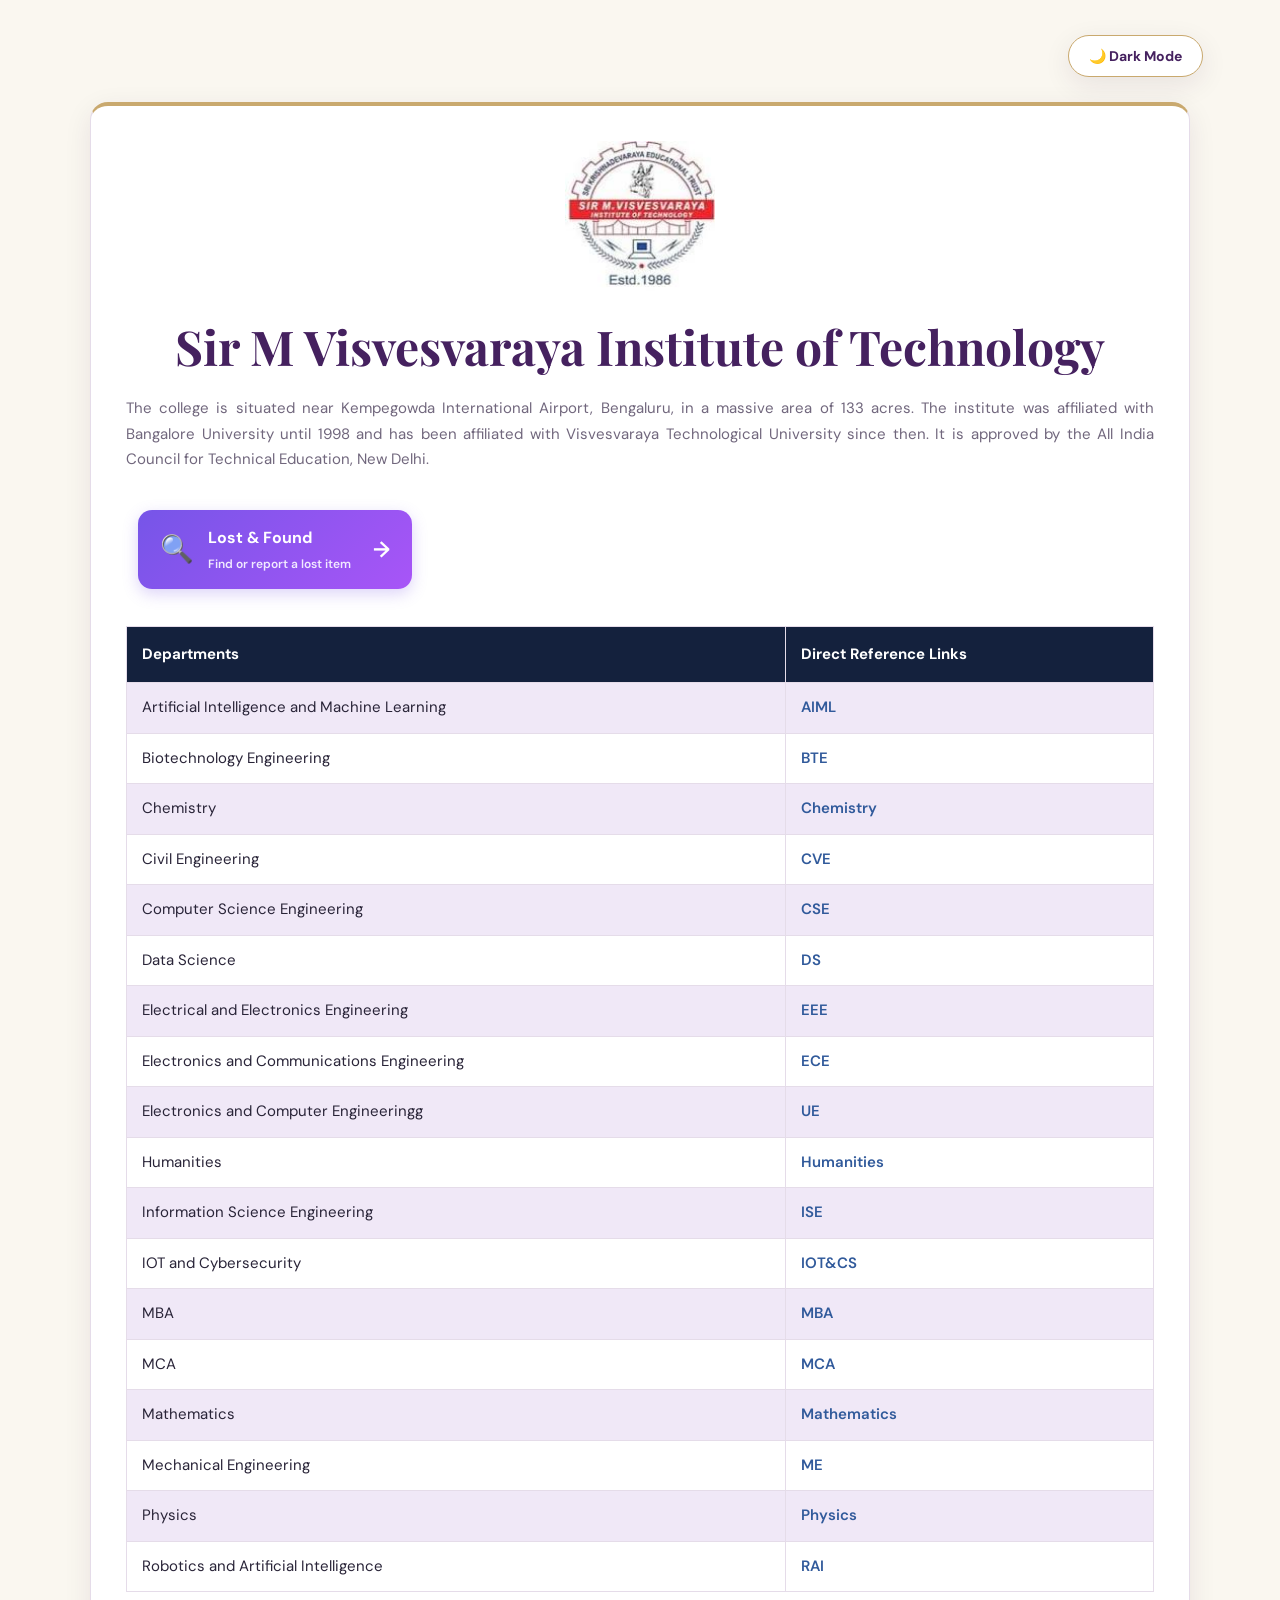
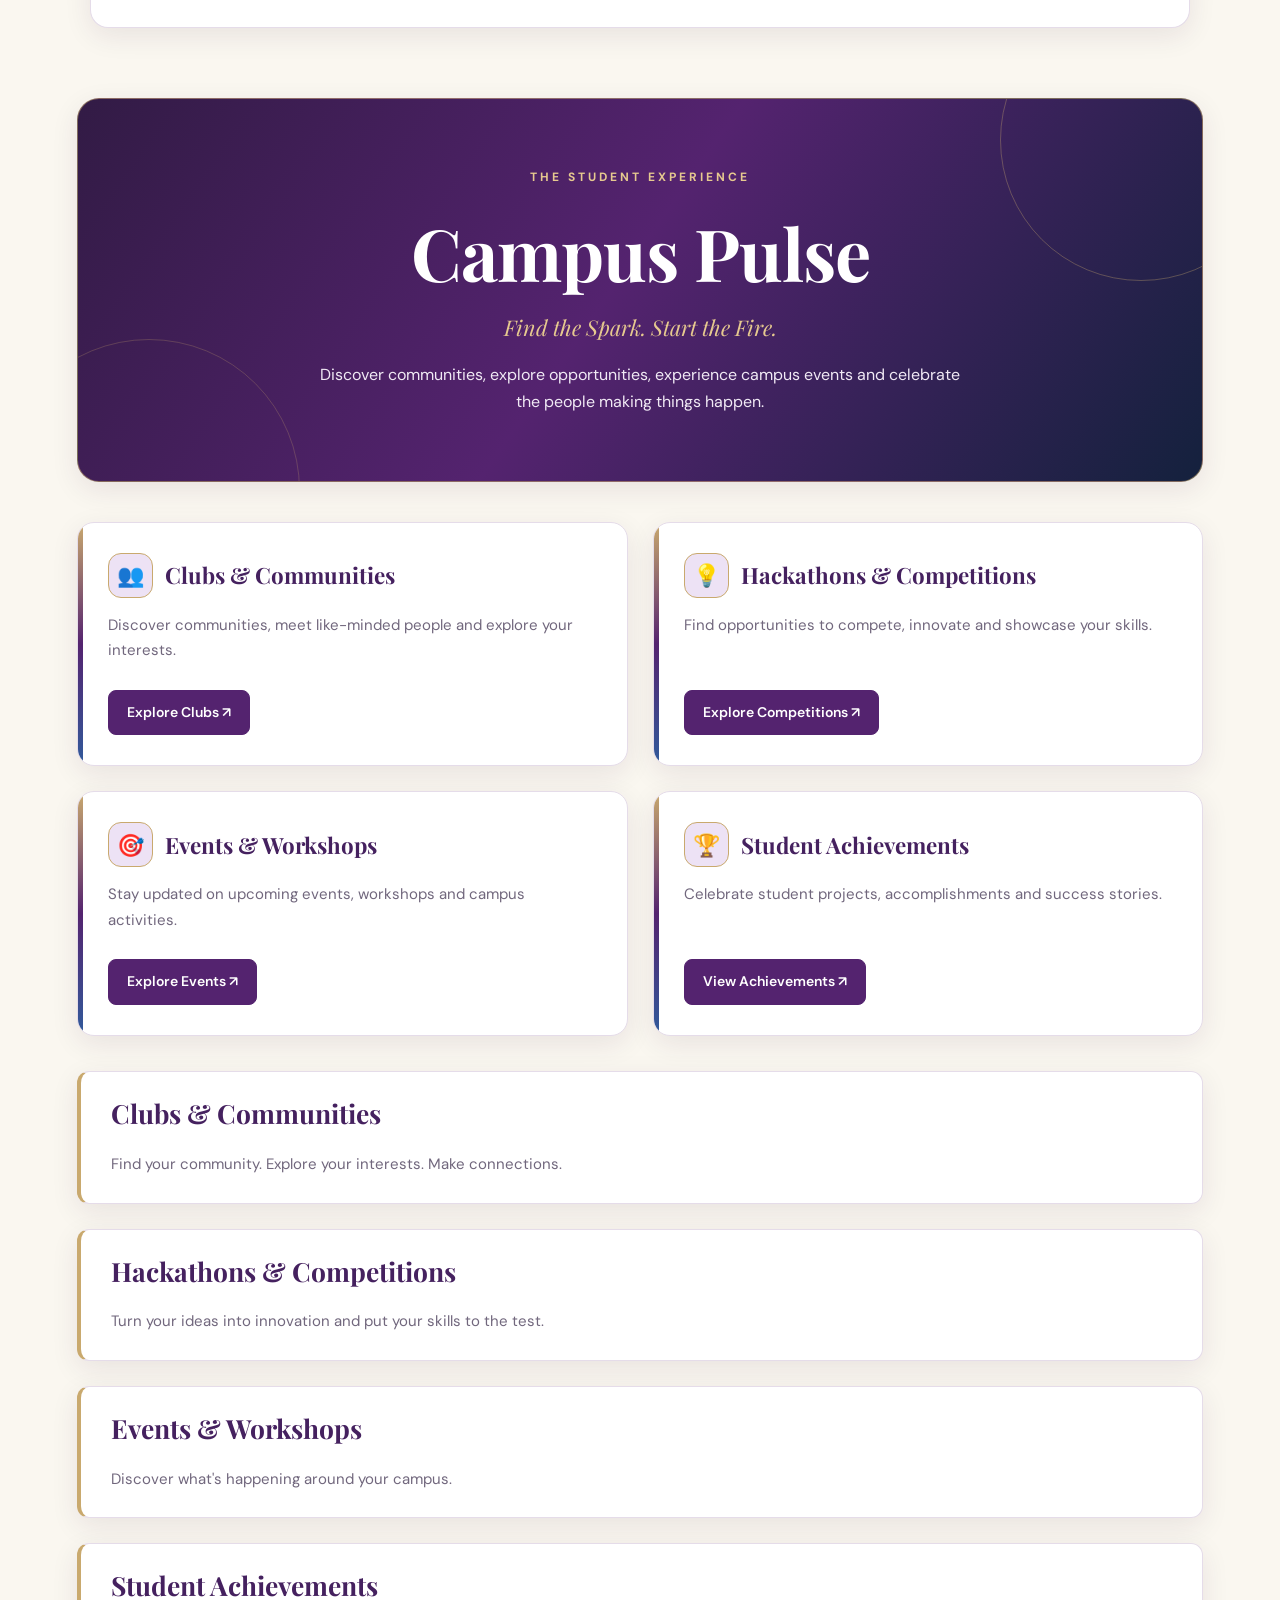
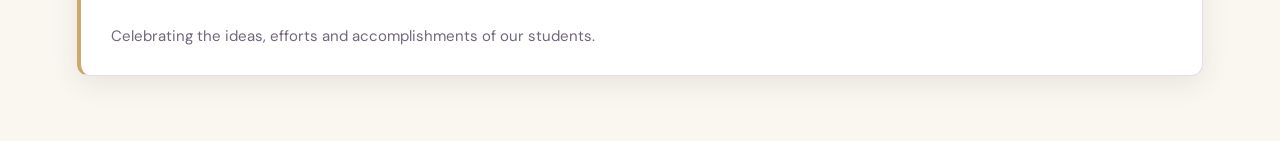
==== commit 38ad2336: "Resolve CSS merge conflict" ====
--- a/index.html
+++ b/index.html
@@ -3,14 +3,34 @@
 <head>
     <meta charset="UTF-8">
     <meta name="viewport" content="width=device-width, initial-scale=1.0">
-    <title>Document</title>
+    <title>Campus Pulse | Sir MVIT</title>
     <link rel="stylesheet" href="assign.css">
 </head>
+
 <body>
+
+    <button id="theme-toggle" class="theme-toggle">
+        🌙 Dark Mode
+    </button>
+
     <div class="card">
+
+        <!-- KEEP YOUR EXISTING COMPLETE BASE64 IMAGE LINE HERE -->
         <img src="[data-uri]" alt="logo">
+
         <h1>Sir M Visvesvaraya Institute of Technology</h1>
-        <div>The college is situated near Kempegouda International Airport,Bengaluru in a massive are of 133 Acres.The institute was affiliated with Bangalore University until 1998 and has been affiliated with Visvesvaraya Technological University since then and approved by All India Council for Technical Education, New Delhi.</div><br>
+
+        <div>
+            The college is situated near Kempegowda International Airport,
+            Bengaluru, in a massive area of 133 acres. The institute was
+            affiliated with Bangalore University until 1998 and has been
+            affiliated with Visvesvaraya Technological University since then.
+            It is approved by the All India Council for Technical Education,
+            New Delhi.
+        </div>
+
+        <br>
+
         <table border="2">
         <tr>
             <a href="lost-found.html" class="lost-found-btn">
@@ -101,6 +121,126 @@
     </table>
 
     </div>
-    
+
+    <!-- CAMPUS PULSE SECTION -->
+
+    <section class="campus-pulse">
+
+        <header class="pulse-header">
+
+            <span class="pulse-label">THE STUDENT EXPERIENCE</span>
+
+            <h1>Campus Pulse</h1>
+
+            <p class="pulse-tagline">Find the Spark. Start the Fire.</p>
+
+            <p class="pulse-description">
+                Discover communities, explore opportunities, experience
+                campus events and celebrate the people making things happen.
+            </p>
+
+        </header>
+
+        <div class="pulse-container">
+
+            <article class="pulse-card">
+                <h2>
+                    <span class="pulse-icon" aria-hidden="true">👥</span>
+                    Clubs &amp; Communities
+                </h2>
+
+                <p>
+                    Discover communities, meet like-minded people and
+                    explore your interests.
+                </p>
+
+                <a href="clubs.html" target="_blank" rel="noopener">
+                    Explore Clubs ↗
+                </a>
+            </article>
+
+            <article class="pulse-card">
+                <h2>
+                    <span class="pulse-icon" aria-hidden="true">💡</span>
+                    Hackathons &amp; Competitions
+                </h2>
+
+                <p>
+                    Find opportunities to compete, innovate and
+                    showcase your skills.
+                </p>
+
+                <a href="competitions.html" target="_blank" rel="noopener">
+                    Explore Competitions ↗
+                </a>
+            </article>
+
+            <article class="pulse-card">
+                <h2>
+                    <span class="pulse-icon" aria-hidden="true">🎯</span>
+                    Events &amp; Workshops
+                </h2>
+
+                <p>
+                    Stay updated on upcoming events, workshops and
+                    campus activities.
+                </p>
+
+                <a href="events.html" target="_blank" rel="noopener">
+                    Explore Events ↗
+                </a>
+            </article>
+
+            <article class="pulse-card">
+                <h2>
+                    <span class="pulse-icon" aria-hidden="true">🏆</span>
+                    Student Achievements
+                </h2>
+
+                <p>
+                    Celebrate student projects, accomplishments and
+                    success stories.
+                </p>
+
+                <a href="achievements.html" target="_blank" rel="noopener">
+                    View Achievements ↗
+                </a>
+            </article>
+
+        </div>
+
+        <div class="pulse-detail" id="clubs">
+            <h2>Clubs &amp; Communities</h2>
+            <p>
+                Find your community. Explore your interests. Make connections.
+            </p>
+        </div>
+
+        <div class="pulse-detail" id="competitions">
+            <h2>Hackathons &amp; Competitions</h2>
+            <p>
+                Turn your ideas into innovation and put your skills to the test.
+            </p>
+        </div>
+
+        <div class="pulse-detail" id="events">
+            <h2>Events &amp; Workshops</h2>
+            <p>
+                Discover what's happening around your campus.
+            </p>
+        </div>
+
+        <div class="pulse-detail" id="achievements">
+            <h2>Student Achievements</h2>
+            <p>
+                Celebrating the ideas, efforts and accomplishments
+                of our students.
+            </p>
+        </div>
+
+    </section>
+
+    <script src="script.js"></script>
+
 </body>
 </html>
--- a/assign.css
+++ b/assign.css
@@ -1,79 +1,554 @@
-.card{
-    height: 780px;
-    width: 720px;
-    padding:10px;
-    border:5px solid black;
-    background-color: blanchedalmond;
-    margin:5px;
-    text-align: center;
-    
-}
-img{
-    border-radius:50%;
-    height:150px;
-    width: 150px;
-    background-size: cover;
-
-}
-body{
-   display:flex;
-   justify-content: center;
-   align-items: center;
-   font-weight: 500;
-}
-table{
-    text-align: center;
-    align-items: center;
-    justify-content: center;
-    width:99%;
-    
-}
-th{
-    background-color: black;
-    color: white;
-    font-weight: 500;
-    font-size: larger;
-}
-.lost-found-btn {
-    display: inline-flex;
-    align-items: center;
-    gap: 14px;
-    padding: 14px 22px;
-    background: linear-gradient(135deg, #7655e8, #a855f7);
-    color: white;
-    text-decoration: none;
-    border-radius: 14px;
-    box-shadow: 0 5px 15px rgba(118, 85, 232, 0.25);
-    transition: all 0.3s ease;
-    margin: 12px;
-}
-
-.lost-found-btn:hover {
-    transform: translateY(-4px);
-    box-shadow: 0 9px 22px rgba(118, 85, 232, 0.35);
-}
-
-.lost-found-icon {
-    font-size: 27px;
-}
-
-.lost-found-text {
-    display: flex;
-    flex-direction: column;
-    text-align: left;
-    gap: 3px;
-}
-
-.lost-found-text strong {
-    font-size: 16px;
-}
-
-.lost-found-text small {
-    font-size: 12px;
-    color: #f1eaff;
-}
-
-.lost-found-arrow {
-    font-size: 22px;
-    margin-left: 8px;
+/* Campus Pulse styles */
+@import url('https://fonts.googleapis.com/css2?family=DM+Sans:wght@400;500;600;700&family=Playfair+Display:wght@500;600;700;800&display=swap');
+
+/* Lost and Found button styles */
+.lost-found-btn {
+    display: inline-flex;
+    align-items: center;
+    gap: 14px;
+    padding: 14px 22px;
+    background: linear-gradient(135deg, #7655e8, #a855f7);
+    color: white;
+    text-decoration: none;
+    border-radius: 14px;
+    box-shadow: 0 5px 15px rgba(118, 85, 232, 0.25);
+    transition: all 0.3s ease;
+    margin: 12px;
+}
+
+.lost-found-btn:hover {
+    transform: translateY(-4px);
+    box-shadow: 0 9px 22px rgba(118, 85, 232, 0.35);
+}
+
+.lost-found-icon {
+    font-size: 27px;
+}
+
+.lost-found-text {
+    display: flex;
+    flex-direction: column;
+    text-align: left;
+    gap: 3px;
+}
+
+.lost-found-text strong {
+    font-size: 16px;
+}
+
+.lost-found-text small {
+    font-size: 12px;
+    color: #f1eaff;
+}
+
+.lost-found-arrow {
+    font-size: 22px;
+    margin-left: 8px;
+}
+
+:root {
+    color-scheme: light;
+    --bg: #FAF7F0;
+    --surface: #FFFFFF;
+    --surface-alt: #F0E8F7;
+    --text: #292438;
+    --text-muted: #71677D;
+    --heading: #45215F;
+    --primary: #54236F;
+    --primary-dark: #321B45;
+    --primary-light: #EDE2F5;
+    --blue: #315A9B;
+    --blue-dark: #14213D;
+    --blue-light: #E7EDF7;
+    --accent: #C9A96E;
+    --accent-light: #F4EBD9;
+    --border: #E5DCE9;
+    --shadow: 0 8px 28px rgba(50, 27, 69, 0.09);
+    --shadow-hover: 0 16px 38px rgba(50, 27, 69, 0.16);
+}
+
+html[data-theme="dark"] {
+    color-scheme: dark;
+    --bg: #101827;
+    --surface: #1B2538;
+    --surface-alt: #252E45;
+    --text: #F1EDF7;
+    --text-muted: #C0B9CE;
+    --heading: #E8D8F5;
+    --primary: #B88AD5;
+    --primary-dark: #321B45;
+    --primary-light: #392B4B;
+    --blue: #8EACDF;
+    --blue-dark: #14213D;
+    --blue-light: #263A59;
+    --accent: #DFC18A;
+    --accent-light: #423B31;
+    --border: #41445B;
+    --shadow: 0 8px 28px rgba(0, 0, 0, 0.24);
+    --shadow-hover: 0 16px 38px rgba(0, 0, 0, 0.38);
+}
+
+* {
+    box-sizing: border-box;
+}
+
+html {
+    scroll-behavior: smooth;
+}
+
+body {
+    margin: 0;
+    padding: 35px 6%;
+    background: var(--bg);
+    color: var(--text);
+    font-family: 'DM Sans', sans-serif;
+    font-size: 15px;
+    line-height: 1.7;
+    transition: background 0.3s ease, color 0.3s ease;
+}
+
+h1,
+h2,
+h3,
+h4 {
+    color: var(--heading);
+    font-family: 'Playfair Display', Georgia, serif;
+    line-height: 1.25;
+}
+
+h1 {
+    font-size: clamp(2rem, 4vw, 3rem);
+}
+
+h2 {
+    font-size: 1.65rem;
+}
+
+h3 {
+    font-size: 1.25rem;
+}
+
+p {
+    color: var(--text-muted);
+}
+
+a {
+    color: var(--primary);
+    font-weight: 600;
+    text-decoration: none;
+    transition: color 0.25s ease;
+}
+
+a:hover {
+    color: var(--accent);
+}
+
+button {
+    font-family: inherit;
+}
+
+button:focus-visible,
+a:focus-visible {
+    outline: 3px solid var(--accent);
+    outline-offset: 4px;
+}
+
+img {
+    max-width: 100%;
+}
+
+.theme-toggle {
+    display: block;
+    margin: 0 0 25px auto;
+    padding: 11px 20px;
+    border: 1px solid var(--accent);
+    border-radius: 30px;
+    background: var(--surface);
+    color: var(--heading);
+    font-size: 14px;
+    font-weight: 700;
+    cursor: pointer;
+    box-shadow: var(--shadow);
+    transition: all 0.25s ease;
+}
+
+.theme-toggle:hover {
+    background: var(--primary);
+    color: #FFFFFF;
+    border-color: var(--primary);
+    transform: translateY(-2px);
+}
+
+.card {
+    max-width: 1100px;
+    margin: 0 auto 65px;
+    padding: 35px;
+    overflow: hidden;
+    background: var(--surface);
+    border: 1px solid var(--border);
+    border-top: 4px solid var(--accent);
+    border-radius: 18px;
+    box-shadow: var(--shadow);
+}
+
+.card > img {
+    display: block;
+    width: 150px;
+    height: auto;
+    max-height: 150px;
+    object-fit: contain;
+    margin: 0 auto 25px;
+    border-radius: 12px;
+}
+
+.card > h1 {
+    margin: 10px 0 20px;
+    text-align: center;
+}
+
+.card > div {
+    color: var(--text-muted);
+    text-align: justify;
+}
+
+table {
+    width: 100%;
+    margin-top: 25px;
+    border-collapse: collapse;
+    background: var(--surface);
+    border: 1px solid var(--border);
+}
+
+th {
+    padding: 15px;
+    background: var(--blue-dark);
+    color: #FFFFFF;
+    font-weight: 700;
+    text-align: left;
+}
+
+td {
+    padding: 12px 15px;
+    border: 1px solid var(--border);
+    color: var(--text);
+}
+
+tr:nth-child(even) {
+    background: var(--surface-alt);
+}
+
+tr:hover {
+    background: var(--blue-light);
+}
+
+td a {
+    color: var(--blue);
+}
+
+.campus-pulse {
+    max-width: 1200px;
+    margin: 70px auto 30px;
+}
+
+.pulse-header {
+    position: relative;
+    margin-bottom: 40px;
+    padding: 65px 30px;
+    overflow: hidden;
+    background: linear-gradient(125deg, #321B45 0%, #54236F 48%, #14213D 100%);
+    border: 1px solid rgba(201, 169, 110, 0.55);
+    border-radius: 22px;
+    box-shadow: var(--shadow);
+    text-align: center;
+}
+
+.pulse-header::before {
+    position: absolute;
+    top: -100px;
+    right: -80px;
+    width: 280px;
+    height: 280px;
+    border: 1px solid rgba(201, 169, 110, 0.35);
+    border-radius: 50%;
+    content: "";
+}
+
+.pulse-header::after {
+    position: absolute;
+    bottom: -160px;
+    left: -80px;
+    width: 300px;
+    height: 300px;
+    border: 1px solid rgba(201, 169, 110, 0.25);
+    border-radius: 50%;
+    content: "";
+}
+
+.pulse-label {
+    display: inline-block;
+    margin-bottom: 15px;
+    color: #E6C98F;
+    font-size: 12px;
+    font-weight: 700;
+    letter-spacing: 3px;
+    text-transform: uppercase;
+}
+
+.pulse-header h1 {
+    margin: 5px 0 12px;
+    color: #FFFFFF;
+    font-size: clamp(2.8rem, 6vw, 4.5rem);
+    letter-spacing: -1px;
+}
+
+.pulse-tagline {
+    margin: 0 0 15px;
+    color: #E6C98F;
+    font-family: 'Playfair Display', Georgia, serif;
+    font-size: 1.35rem;
+    font-style: italic;
+}
+
+.pulse-description {
+    max-width: 650px;
+    margin: 0 auto;
+    color: #F1EAF5;
+    font-size: 1rem;
+}
+
+.pulse-container {
+    display: grid;
+    grid-template-columns: repeat(2, minmax(0, 1fr));
+    gap: 25px;
+    margin: 35px 0;
+}
+
+.pulse-card {
+    position: relative;
+    padding: 30px;
+    overflow: hidden;
+    background: var(--surface);
+    border: 1px solid var(--border);
+    border-radius: 17px;
+    box-shadow: var(--shadow);
+    transition: transform 0.3s ease, box-shadow 0.3s ease, border-color 0.3s ease;
+}
+
+.pulse-card::before {
+    position: absolute;
+    top: 0;
+    left: 0;
+    width: 5px;
+    height: 100%;
+    background: linear-gradient(to bottom, var(--accent), var(--primary), var(--blue));
+    content: "";
+}
+
+.pulse-card:hover {
+    transform: translateY(-7px);
+    border-color: var(--accent);
+    box-shadow: var(--shadow-hover);
+}
+
+.pulse-card h2 {
+    display: flex;
+    align-items: center;
+    gap: 12px;
+    margin: 0 0 15px;
+    font-size: 1.4rem;
+}
+
+.pulse-icon {
+    display: inline-flex;
+    align-items: center;
+    justify-content: center;
+    width: 45px;
+    height: 45px;
+    flex-shrink: 0;
+    background: var(--primary-light);
+    border: 1px solid var(--accent);
+    border-radius: 13px;
+    font-size: 22px;
+}
+
+.pulse-card p {
+    min-height: 55px;
+    margin: 0 0 22px;
+    color: var(--text-muted);
+}
+
+.pulse-card a {
+    display: inline-block;
+    padding: 10px 18px;
+    background: var(--primary);
+    border: 1px solid var(--primary);
+    border-radius: 8px;
+    color: #FFFFFF;
+    font-size: 14px;
+    transition: all 0.25s ease;
+}
+
+.pulse-card a:hover {
+    background: var(--blue-dark);
+    border-color: var(--blue-dark);
+    color: #FFFFFF;
+}
+
+.pulse-detail {
+    margin: 25px 0;
+    padding: 25px 30px;
+    background: var(--surface);
+    border: 1px solid var(--border);
+    border-left: 4px solid var(--accent);
+    border-radius: 12px;
+    box-shadow: var(--shadow);
+}
+
+.pulse-detail h2 {
+    margin-top: 0;
+}
+
+.pulse-detail p {
+    margin-bottom: 0;
+}
+
+section {
+    scroll-margin-top: 25px;
+}
+
+header:not(.pulse-header) {
+    color: var(--heading);
+}
+
+main {
+    max-width: 1200px;
+    margin: 0 auto;
+}
+
+main section,
+.content-section {
+    margin: 25px 0;
+    padding: 25px;
+    background: var(--surface);
+    border: 1px solid var(--border);
+    border-radius: 15px;
+    box-shadow: var(--shadow);
+}
+
+article:not(.pulse-card) {
+    margin-bottom: 20px;
+    padding: 22px;
+    background: var(--surface);
+    border: 1px solid var(--border);
+    border-radius: 13px;
+    box-shadow: var(--shadow);
+}
+
+article:not(.pulse-card) h2,
+article:not(.pulse-card) h3 {
+    margin-top: 0;
+}
+
+ul,
+ol {
+    padding-left: 25px;
+    color: var(--text-muted);
+}
+
+li {
+    margin-bottom: 8px;
+}
+
+hr {
+    height: 1px;
+    margin: 25px 0;
+    background: var(--border);
+    border: 0;
+}
+
+footer {
+    margin-top: 50px;
+    padding: 25px;
+    background: var(--surface-alt);
+    border-top: 1px solid var(--accent);
+    color: var(--text-muted);
+    text-align: center;
+}
+
+@media (max-width: 768px) {
+    body {
+        padding: 20px 4%;
+    }
+
+    .card {
+        padding: 20px;
+        margin-bottom: 40px;
+    }
+
+    .card > img {
+        width: 110px;
+    }
+
+    .pulse-header {
+        padding: 45px 20px;
+    }
+
+    .pulse-container {
+        grid-template-columns: 1fr;
+        gap: 18px;
+    }
+
+    .pulse-card {
+        padding: 25px;
+    }
+
+    .pulse-detail {
+        padding: 20px;
+    }
+
+    table {
+        font-size: 13px;
+    }
+
+    th,
+    td {
+        padding: 9px;
+    }
+}
+
+@media (max-width: 480px) {
+    body {
+        padding: 15px 3%;
+    }
+
+    .card {
+        padding: 15px;
+    }
+
+    .pulse-header {
+        padding: 40px 15px;
+    }
+
+    .pulse-card h2 {
+        font-size: 1.2rem;
+    }
+
+    table {
+        font-size: 11px;
+    }
+
+    th,
+    td {
+        padding: 7px;
+    }
+}
+
+@media (prefers-reduced-motion: reduce) {
+    *,
+    *::before,
+    *::after {
+        scroll-behavior: auto !important;
+        transition-duration: 0.01ms !important;
+        animation-duration: 0.01ms !important;
+    }
 }
